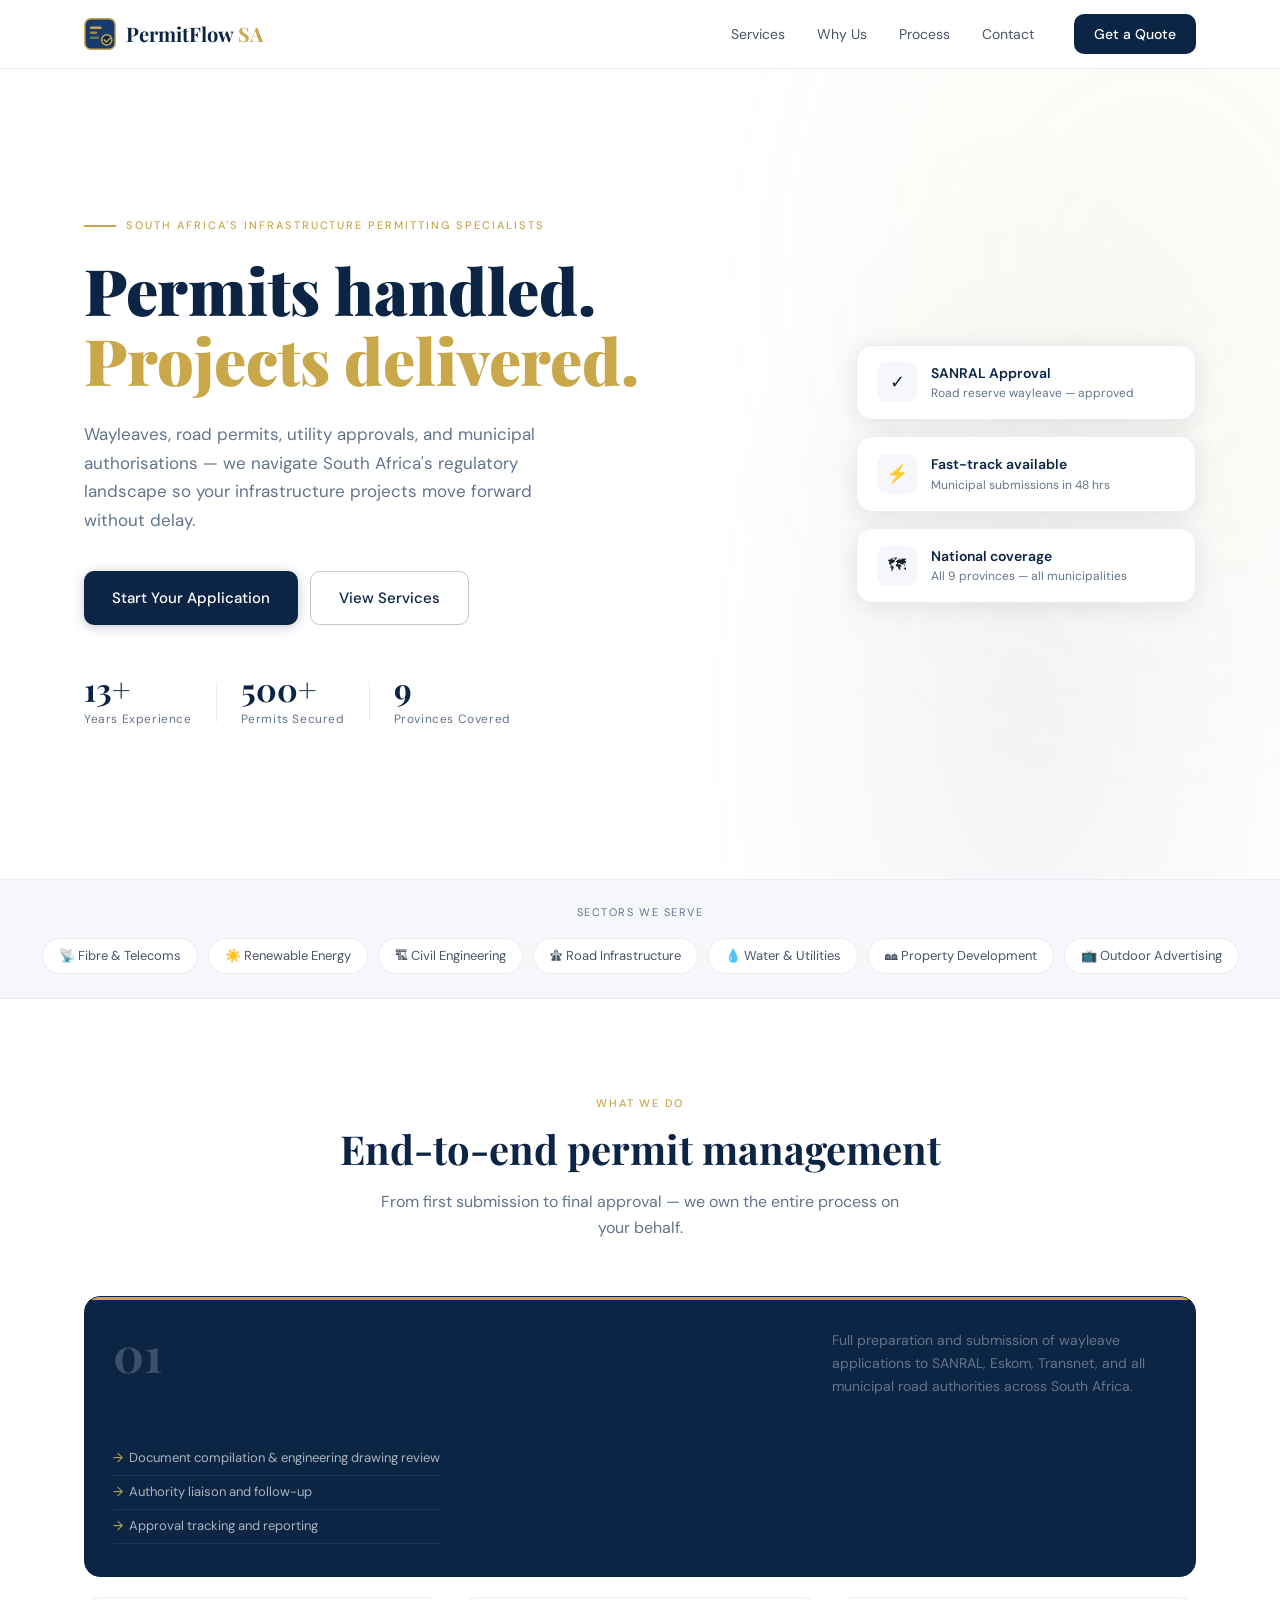
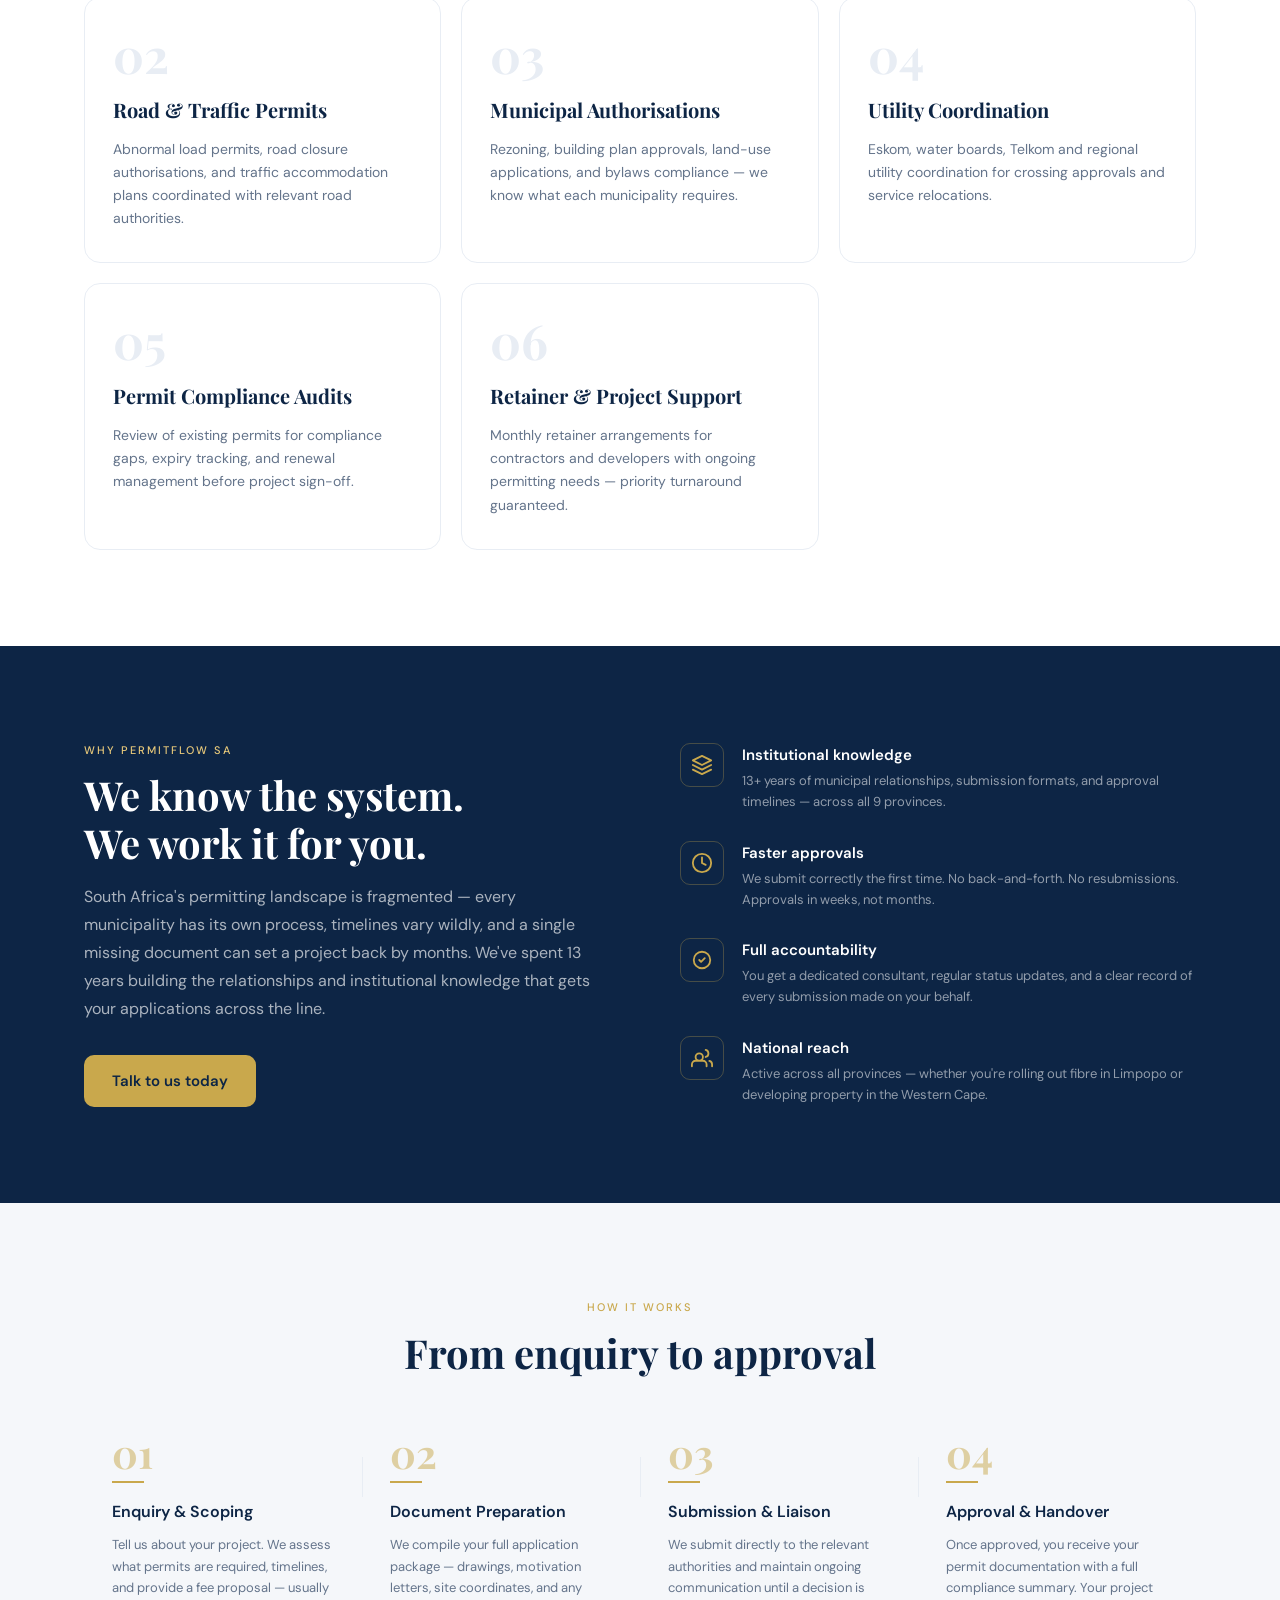
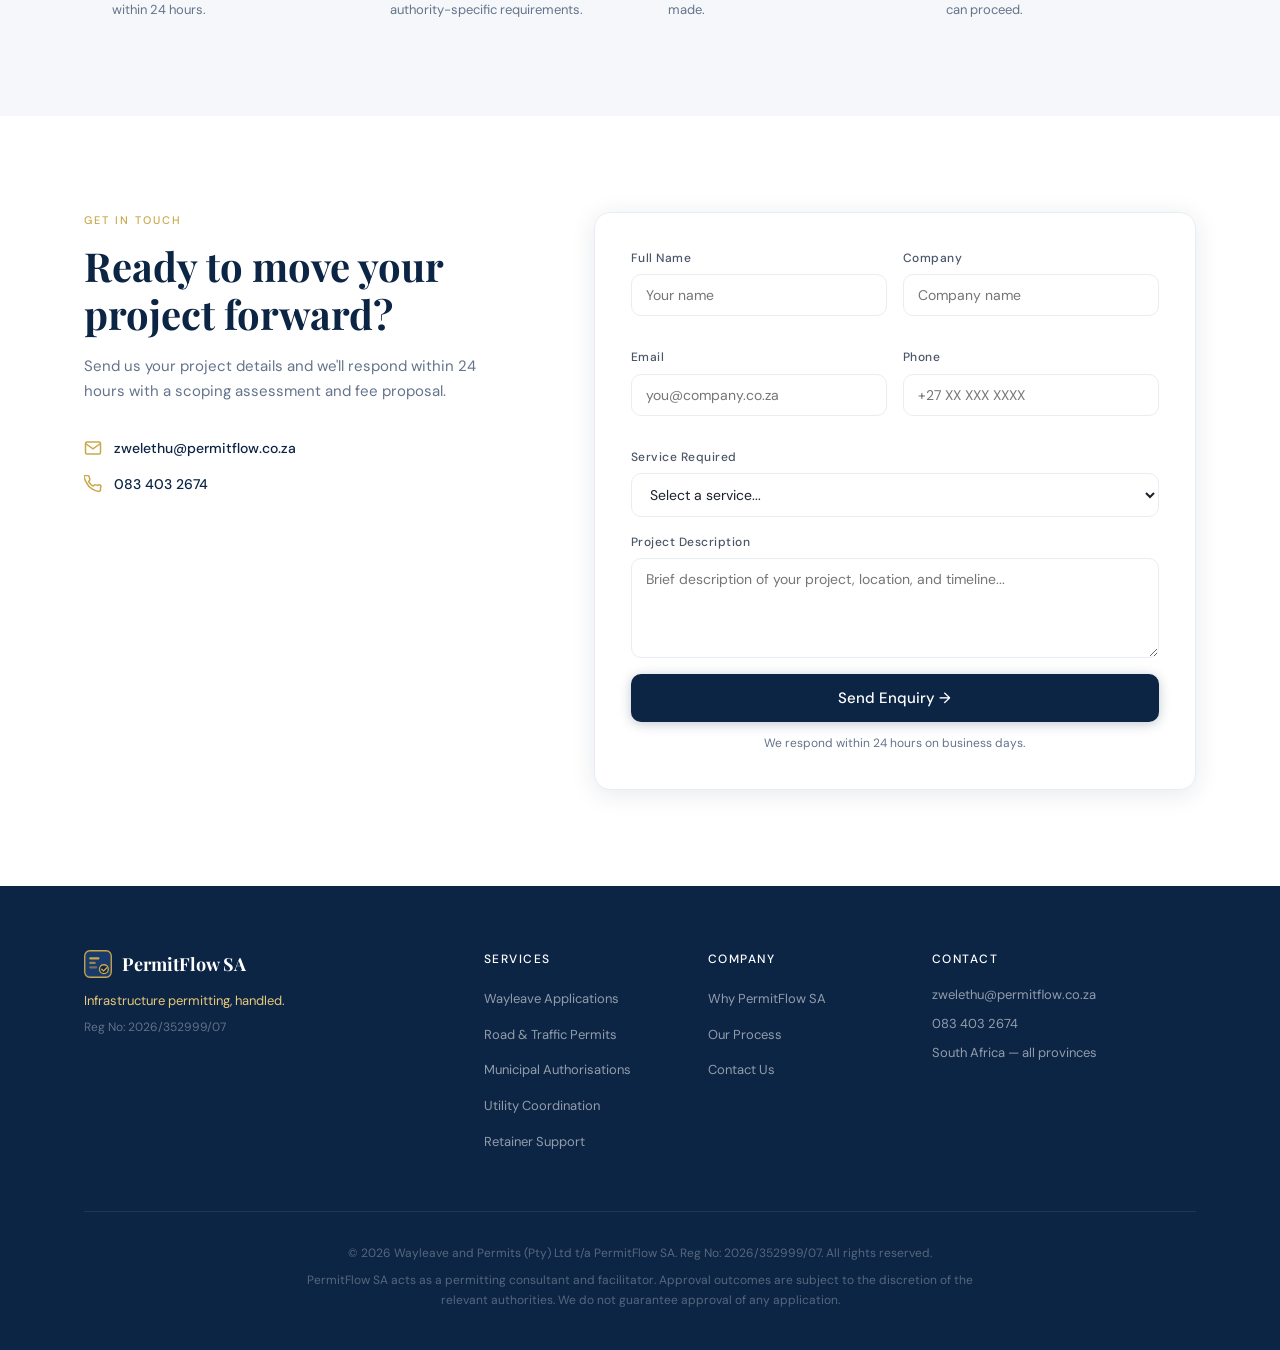
==== index.html @ 0ab55885 "Add files via upload" ====
<!DOCTYPE html>
<html lang="en">
<head>
  <meta charset="UTF-8" />
  <meta name="viewport" content="width=device-width, initial-scale=1.0" />
  <title>PermitFlow SA | Infrastructure Permitting Consultants</title>
  <meta name="description" content="South Africa's specialist wayleave and infrastructure permitting consultancy. 13+ years navigating SANRAL, municipalities, and utility approvals." />
  <meta name="keywords" content="wayleave, permits, South Africa, SANRAL, municipality, infrastructure, fibre, telecom, permitting consultant" />
  <meta property="og:title" content="PermitFlow SA" />
  <meta property="og:description" content="Infrastructure permitting made simple. Specialists in wayleave and permit management across South Africa." />
  <meta property="og:type" content="website" />
  <meta property="og:url" content="https://permitflow.co.za" />
  <link rel="icon" type="image/svg+xml" href="images/favicon.svg" />
  <link rel="preconnect" href="https://fonts.googleapis.com" />
  <link rel="preconnect" href="https://fonts.gstatic.com" crossorigin />
  <link href="https://fonts.googleapis.com/css2?family=Playfair+Display:wght@600;700;900&family=DM+Sans:wght@300;400;500&display=swap" rel="stylesheet" />
  <link rel="stylesheet" href="css/style.css" />
</head>
<body>

  <!-- ═══ NAVIGATION ═══ -->
  <header class="site-header" id="top">
    <nav class="nav-container">
      <a href="#top" class="nav-logo">
        <svg width="32" height="32" viewBox="0 0 38 38" fill="none" xmlns="http://www.w3.org/2000/svg">
          <rect x="1" y="1" width="36" height="36" rx="7" fill="#1A3A6B" stroke="#C9A84C" stroke-width="1.8"/>
          <rect x="7" y="10" width="14" height="3" rx="1.5" fill="#C9A84C"/>
          <rect x="7" y="16" width="9" height="3" rx="1.5" fill="#C9A84C" opacity=".7"/>
          <rect x="7" y="22" width="11" height="3" rx="1.5" fill="#C9A84C" opacity=".5"/>
          <circle cx="27" cy="26" r="6" fill="#0D2545" stroke="#C9A84C" stroke-width="1.8"/>
          <path d="M24 26l2.5 2.5 4.5-4.5" stroke="#C9A84C" stroke-width="1.8" stroke-linecap="round" stroke-linejoin="round"/>
        </svg>
        <span class="nav-logo-text">PermitFlow <span class="nav-logo-sa">SA</span></span>
      </a>
      <ul class="nav-links" id="navLinks">
        <li><a href="#services">Services</a></li>
        <li><a href="#why-us">Why Us</a></li>
        <li><a href="#process">Process</a></li>
        <li><a href="#contact">Contact</a></li>
      </ul>
      <a href="#contact" class="nav-cta">Get a Quote</a>
      <button class="hamburger" id="hamburger" aria-label="Toggle menu">
        <span></span><span></span><span></span>
      </button>
    </nav>
  </header>

  <!-- ═══ HERO ═══ -->
  <section class="hero">
    <div class="hero-bg-pattern"></div>
    <div class="hero-content">
      <p class="hero-eyebrow">South Africa's Infrastructure Permitting Specialists</p>
      <h1 class="hero-title">
        Permits handled.<br />
        <span class="hero-title-accent">Projects delivered.</span>
      </h1>
      <p class="hero-subtitle">
        Wayleaves, road permits, utility approvals, and municipal authorisations — we navigate South Africa's regulatory landscape so your infrastructure projects move forward without delay.
      </p>
      <div class="hero-actions">
        <a href="#contact" class="btn btn-primary">Start Your Application</a>
        <a href="#services" class="btn btn-ghost">View Services</a>
      </div>
      <div class="hero-stats">
        <div class="stat">
          <span class="stat-num">13+</span>
          <span class="stat-label">Years Experience</span>
        </div>
        <div class="stat-divider"></div>
        <div class="stat">
          <span class="stat-num">500+</span>
          <span class="stat-label">Permits Secured</span>
        </div>
        <div class="stat-divider"></div>
        <div class="stat">
          <span class="stat-num">9</span>
          <span class="stat-label">Provinces Covered</span>
        </div>
      </div>
    </div>
    <div class="hero-visual">
      <div class="hero-card hero-card-1">
        <div class="hc-icon">✓</div>
        <div class="hc-text">
          <strong>SANRAL Approval</strong>
          <span>Road reserve wayleave — approved</span>
        </div>
      </div>
      <div class="hero-card hero-card-2">
        <div class="hc-icon">⚡</div>
        <div class="hc-text">
          <strong>Fast-track available</strong>
          <span>Municipal submissions in 48 hrs</span>
        </div>
      </div>
      <div class="hero-card hero-card-3">
        <div class="hc-icon">🗺</div>
        <div class="hc-text">
          <strong>National coverage</strong>
          <span>All 9 provinces — all municipalities</span>
        </div>
      </div>
    </div>
  </section>

  <!-- ═══ TRUSTED BY / SECTOR STRIP ═══ -->
  <section class="sectors-strip">
    <p class="sectors-label">Sectors we serve</p>
    <div class="sectors-row">
      <div class="sector-tag">📡 Fibre &amp; Telecoms</div>
      <div class="sector-tag">☀️ Renewable Energy</div>
      <div class="sector-tag">🏗 Civil Engineering</div>
      <div class="sector-tag">🛣 Road Infrastructure</div>
      <div class="sector-tag">💧 Water &amp; Utilities</div>
      <div class="sector-tag">🏘 Property Development</div>
      <div class="sector-tag">📺 Outdoor Advertising</div>
    </div>
  </section>

  <!-- ═══ SERVICES ═══ -->
  <section class="services" id="services">
    <div class="container">
      <div class="section-header">
        <p class="section-eyebrow">What we do</p>
        <h2 class="section-title">End-to-end permit management</h2>
        <p class="section-sub">From first submission to final approval — we own the entire process on your behalf.</p>
      </div>
      <div class="services-grid">

        <div class="service-card service-card-featured">
          <div class="sc-num">01</div>
          <h3>Wayleave Applications</h3>
          <p>Full preparation and submission of wayleave applications to SANRAL, Eskom, Transnet, and all municipal road authorities across South Africa.</p>
          <ul class="sc-list">
            <li>Document compilation &amp; engineering drawing review</li>
            <li>Authority liaison and follow-up</li>
            <li>Approval tracking and reporting</li>
          </ul>
        </div>

        <div class="service-card">
          <div class="sc-num">02</div>
          <h3>Road &amp; Traffic Permits</h3>
          <p>Abnormal load permits, road closure authorisations, and traffic accommodation plans coordinated with relevant road authorities.</p>
        </div>

        <div class="service-card">
          <div class="sc-num">03</div>
          <h3>Municipal Authorisations</h3>
          <p>Rezoning, building plan approvals, land-use applications, and bylaws compliance — we know what each municipality requires.</p>
        </div>

        <div class="service-card">
          <div class="sc-num">04</div>
          <h3>Utility Coordination</h3>
          <p>Eskom, water boards, Telkom and regional utility coordination for crossing approvals and service relocations.</p>
        </div>

        <div class="service-card">
          <div class="sc-num">05</div>
          <h3>Permit Compliance Audits</h3>
          <p>Review of existing permits for compliance gaps, expiry tracking, and renewal management before project sign-off.</p>
        </div>

        <div class="service-card">
          <div class="sc-num">06</div>
          <h3>Retainer &amp; Project Support</h3>
          <p>Monthly retainer arrangements for contractors and developers with ongoing permitting needs — priority turnaround guaranteed.</p>
        </div>

      </div>
    </div>
  </section>

  <!-- ═══ WHY US ═══ -->
  <section class="why-us" id="why-us">
    <div class="container">
      <div class="why-inner">
        <div class="why-left">
          <p class="section-eyebrow light">Why PermitFlow SA</p>
          <h2 class="section-title light">We know the system.<br/>We work it for you.</h2>
          <p class="why-body">South Africa's permitting landscape is fragmented — every municipality has its own process, timelines vary wildly, and a single missing document can set a project back by months. We've spent 13 years building the relationships and institutional knowledge that gets your applications across the line.</p>
          <a href="#contact" class="btn btn-gold">Talk to us today</a>
        </div>
        <div class="why-right">
          <div class="why-point">
            <div class="wp-icon">
              <svg width="22" height="22" viewBox="0 0 24 24" fill="none"><path d="M12 2L2 7l10 5 10-5-10-5zM2 17l10 5 10-5M2 12l10 5 10-5" stroke="#C9A84C" stroke-width="2" stroke-linecap="round" stroke-linejoin="round"/></svg>
            </div>
            <div>
              <h4>Institutional knowledge</h4>
              <p>13+ years of municipal relationships, submission formats, and approval timelines — across all 9 provinces.</p>
            </div>
          </div>
          <div class="why-point">
            <div class="wp-icon">
              <svg width="22" height="22" viewBox="0 0 24 24" fill="none"><circle cx="12" cy="12" r="10" stroke="#C9A84C" stroke-width="2"/><path d="M12 6v6l4 2" stroke="#C9A84C" stroke-width="2" stroke-linecap="round"/></svg>
            </div>
            <div>
              <h4>Faster approvals</h4>
              <p>We submit correctly the first time. No back-and-forth. No resubmissions. Approvals in weeks, not months.</p>
            </div>
          </div>
          <div class="why-point">
            <div class="wp-icon">
              <svg width="22" height="22" viewBox="0 0 24 24" fill="none"><path d="M9 12l2 2 4-4m6 2a9 9 0 11-18 0 9 9 0 0118 0z" stroke="#C9A84C" stroke-width="2" stroke-linecap="round" stroke-linejoin="round"/></svg>
            </div>
            <div>
              <h4>Full accountability</h4>
              <p>You get a dedicated consultant, regular status updates, and a clear record of every submission made on your behalf.</p>
            </div>
          </div>
          <div class="why-point">
            <div class="wp-icon">
              <svg width="22" height="22" viewBox="0 0 24 24" fill="none"><path d="M17 21v-2a4 4 0 00-4-4H5a4 4 0 00-4 4v2M23 21v-2a4 4 0 00-3-3.87M16 3.13a4 4 0 010 7.75M9 7a4 4 0 110 8 4 4 0 010-8z" stroke="#C9A84C" stroke-width="2" stroke-linecap="round" stroke-linejoin="round"/></svg>
            </div>
            <div>
              <h4>National reach</h4>
              <p>Active across all provinces — whether you're rolling out fibre in Limpopo or developing property in the Western Cape.</p>
            </div>
          </div>
        </div>
      </div>
    </div>
  </section>

  <!-- ═══ PROCESS ═══ -->
  <section class="process" id="process">
    <div class="container">
      <div class="section-header">
        <p class="section-eyebrow">How it works</p>
        <h2 class="section-title">From enquiry to approval</h2>
      </div>
      <div class="process-steps">
        <div class="process-step">
          <div class="ps-num">01</div>
          <div class="ps-line"></div>
          <h4>Enquiry &amp; Scoping</h4>
          <p>Tell us about your project. We assess what permits are required, timelines, and provide a fee proposal — usually within 24 hours.</p>
        </div>
        <div class="process-step">
          <div class="ps-num">02</div>
          <div class="ps-line"></div>
          <h4>Document Preparation</h4>
          <p>We compile your full application package — drawings, motivation letters, site coordinates, and any authority-specific requirements.</p>
        </div>
        <div class="process-step">
          <div class="ps-num">03</div>
          <div class="ps-line"></div>
          <h4>Submission &amp; Liaison</h4>
          <p>We submit directly to the relevant authorities and maintain ongoing communication until a decision is made.</p>
        </div>
        <div class="process-step">
          <div class="ps-num">04</div>
          <div class="ps-line"></div>
          <h4>Approval &amp; Handover</h4>
          <p>Once approved, you receive your permit documentation with a full compliance summary. Your project can proceed.</p>
        </div>
      </div>
    </div>
  </section>

  <!-- ═══ CONTACT ═══ -->
  <section class="contact" id="contact">
    <div class="container">
      <div class="contact-inner">
        <div class="contact-left">
          <p class="section-eyebrow">Get in touch</p>
          <h2 class="section-title">Ready to move your project forward?</h2>
          <p class="contact-body">Send us your project details and we'll respond within 24 hours with a scoping assessment and fee proposal.</p>
          <div class="contact-details">
            <a href="mailto:zwelethu@permitflow.co.za" class="contact-detail">
              <svg width="18" height="18" viewBox="0 0 24 24" fill="none"><path d="M4 4h16c1.1 0 2 .9 2 2v12c0 1.1-.9 2-2 2H4c-1.1 0-2-.9-2-2V6c0-1.1.9-2 2-2z" stroke="#C9A84C" stroke-width="2"/><polyline points="22,6 12,13 2,6" stroke="#C9A84C" stroke-width="2"/></svg>
              zwelethu@permitflow.co.za
            </a>
            <a href="tel:+27834032674" class="contact-detail">
              <svg width="18" height="18" viewBox="0 0 24 24" fill="none"><path d="M22 16.92v3a2 2 0 01-2.18 2 19.79 19.79 0 01-8.63-3.07A19.5 19.5 0 013.07 9.8a19.79 19.79 0 01-3.07-8.68A2 2 0 012 .82h3a2 2 0 012 1.72c.127.96.361 1.903.7 2.81a2 2 0 01-.45 2.11L6.09 8.91a16 16 0 006 6l1.27-1.27a2 2 0 012.11-.45c.907.339 1.85.573 2.81.7A2 2 0 0122 16.92z" stroke="#C9A84C" stroke-width="2"/></svg>
              083 403 2674
            </a>
          </div>
        </div>
        <div class="contact-right">
          <form class="contact-form" action="https://formspree.io/f/zwelethu@permitflow.co.za" method="POST">
            <div class="form-row">
              <div class="form-group">
                <label for="name">Full Name</label>
                <input type="text" id="name" name="name" placeholder="Your name" required />
              </div>
              <div class="form-group">
                <label for="company">Company</label>
                <input type="text" id="company" name="company" placeholder="Company name" />
              </div>
            </div>
            <div class="form-row">
              <div class="form-group">
                <label for="email">Email</label>
                <input type="email" id="email" name="email" placeholder="you@company.co.za" required />
              </div>
              <div class="form-group">
                <label for="phone">Phone</label>
                <input type="tel" id="phone" name="phone" placeholder="+27 XX XXX XXXX" />
              </div>
            </div>
            <div class="form-group">
              <label for="service">Service Required</label>
              <select id="service" name="service">
                <option value="">Select a service...</option>
                <option>Wayleave Application</option>
                <option>Road &amp; Traffic Permit</option>
                <option>Municipal Authorisation</option>
                <option>Utility Coordination</option>
                <option>Compliance Audit</option>
                <option>Retainer / Project Support</option>
                <option>Other / Not Sure</option>
              </select>
            </div>
            <div class="form-group">
              <label for="message">Project Description</label>
              <textarea id="message" name="message" rows="4" placeholder="Brief description of your project, location, and timeline..." required></textarea>
            </div>
            <button type="submit" class="btn btn-primary btn-full">Send Enquiry →</button>
            <p class="form-note">We respond within 24 hours on business days.</p>
          </form>
        </div>
      </div>
    </div>
  </section>

  <!-- ═══ FOOTER ═══ -->
  <footer class="site-footer">
    <div class="container">
      <div class="footer-top">
        <div class="footer-brand">
          <div class="footer-logo">
            <svg width="28" height="28" viewBox="0 0 38 38" fill="none">
              <rect x="1" y="1" width="36" height="36" rx="7" fill="#1A3A6B" stroke="#C9A84C" stroke-width="1.8"/>
              <rect x="7" y="10" width="14" height="3" rx="1.5" fill="#C9A84C"/>
              <rect x="7" y="16" width="9" height="3" rx="1.5" fill="#C9A84C" opacity=".7"/>
              <rect x="7" y="22" width="11" height="3" rx="1.5" fill="#C9A84C" opacity=".5"/>
              <circle cx="27" cy="26" r="6" fill="#0D2545" stroke="#C9A84C" stroke-width="1.8"/>
              <path d="M24 26l2.5 2.5 4.5-4.5" stroke="#C9A84C" stroke-width="1.8" stroke-linecap="round" stroke-linejoin="round"/>
            </svg>
            <span>PermitFlow SA</span>
          </div>
          <p class="footer-tagline">Infrastructure permitting, handled.</p>
          <p class="footer-reg">Reg No: 2026/352999/07</p>
        </div>
        <div class="footer-links">
          <h5>Services</h5>
          <ul>
            <li><a href="#services">Wayleave Applications</a></li>
            <li><a href="#services">Road &amp; Traffic Permits</a></li>
            <li><a href="#services">Municipal Authorisations</a></li>
            <li><a href="#services">Utility Coordination</a></li>
            <li><a href="#services">Retainer Support</a></li>
          </ul>
        </div>
        <div class="footer-links">
          <h5>Company</h5>
          <ul>
            <li><a href="#why-us">Why PermitFlow SA</a></li>
            <li><a href="#process">Our Process</a></li>
            <li><a href="#contact">Contact Us</a></li>
          </ul>
        </div>
        <div class="footer-contact">
          <h5>Contact</h5>
          <a href="mailto:zwelethu@permitflow.co.za">zwelethu@permitflow.co.za</a>
          <a href="tel:+27834032674">083 403 2674</a>
          <p>South Africa — all provinces</p>
        </div>
      </div>
      <div class="footer-bottom">
        <p>© 2026 Wayleave and Permits (Pty) Ltd t/a PermitFlow SA. Reg No: 2026/352999/07. All rights reserved.</p>
        <p class="footer-disclaimer">PermitFlow SA acts as a permitting consultant and facilitator. Approval outcomes are subject to the discretion of the relevant authorities. We do not guarantee approval of any application.</p>
      </div>
    </div>
  </footer>

  <script src="js/main.js"></script>
</body>
</html>
---- css/style.css ----
/* ═══════════════════════════════════════
   PERMITFLOW SA — Main Stylesheet
   ═══════════════════════════════════════ */

:root {
  --navy:       #0D2545;
  --navy-mid:   #1A3A6B;
  --gold:       #C9A84C;
  --gold-light: #E8C97A;
  --slate:      #4A5568;
  --light:      #F5F7FA;
  --mid:        #E8EDF4;
  --white:      #ffffff;
  --text:       #1a202c;
  --text-muted: #64748b;
  --radius:     10px;
  --radius-lg:  16px;
  --shadow:     0 4px 24px rgba(13,37,69,0.10);
  --shadow-lg:  0 12px 48px rgba(13,37,69,0.16);
  --font-serif: 'Playfair Display', Georgia, serif;
  --font-sans:  'DM Sans', 'Trebuchet MS', sans-serif;
  --transition: 0.25s cubic-bezier(.4,0,.2,1);
}

*, *::before, *::after { box-sizing: border-box; margin: 0; padding: 0; }

html { scroll-behavior: smooth; font-size: 16px; }

body {
  font-family: var(--font-sans);
  color: var(--text);
  background: var(--white);
  line-height: 1.6;
  overflow-x: hidden;
}

img { max-width: 100%; display: block; }
a { text-decoration: none; color: inherit; }
ul { list-style: none; }

.container {
  max-width: 1160px;
  margin: 0 auto;
  padding: 0 24px;
}

/* ─── BUTTONS ─── */
.btn {
  display: inline-flex;
  align-items: center;
  gap: 8px;
  padding: 14px 28px;
  border-radius: var(--radius);
  font-family: var(--font-sans);
  font-size: 15px;
  font-weight: 500;
  cursor: pointer;
  border: none;
  transition: all var(--transition);
  white-space: nowrap;
}

.btn-primary {
  background: var(--navy);
  color: var(--white);
  box-shadow: 0 2px 12px rgba(13,37,69,0.25);
}
.btn-primary:hover { background: var(--navy-mid); transform: translateY(-2px); box-shadow: 0 6px 20px rgba(13,37,69,0.3); }

.btn-ghost {
  background: transparent;
  color: var(--navy);
  border: 1.5px solid rgba(13,37,69,0.25);
}
.btn-ghost:hover { border-color: var(--navy); background: rgba(13,37,69,0.04); }

.btn-gold {
  background: var(--gold);
  color: var(--navy);
  font-weight: 600;
}
.btn-gold:hover { background: var(--gold-light); transform: translateY(-2px); }

.btn-full { width: 100%; justify-content: center; }

/* ─── SECTION HEADERS ─── */
.section-eyebrow {
  font-size: 11px;
  font-weight: 500;
  letter-spacing: 0.18em;
  text-transform: uppercase;
  color: var(--gold);
  margin-bottom: 12px;
}
.section-eyebrow.light { color: var(--gold-light); }
.section-title {
  font-family: var(--font-serif);
  font-size: clamp(28px, 4vw, 40px);
  font-weight: 700;
  color: var(--navy);
  line-height: 1.2;
  margin-bottom: 16px;
}
.section-title.light { color: var(--white); }
.section-sub { color: var(--text-muted); font-size: 16px; max-width: 520px; }
.section-header { text-align: center; margin-bottom: 56px; }
.section-header .section-sub { margin: 0 auto; }

/* ═══ NAVIGATION ═══ */
.site-header {
  position: sticky;
  top: 0;
  z-index: 100;
  background: rgba(255,255,255,0.95);
  backdrop-filter: blur(12px);
  border-bottom: 1px solid rgba(13,37,69,0.08);
}

.nav-container {
  max-width: 1160px;
  margin: 0 auto;
  padding: 0 24px;
  height: 68px;
  display: flex;
  align-items: center;
  gap: 40px;
}

.nav-logo {
  display: flex;
  align-items: center;
  gap: 10px;
  flex-shrink: 0;
}

.nav-logo-text {
  font-family: var(--font-serif);
  font-size: 20px;
  font-weight: 700;
  color: var(--navy);
}
.nav-logo-sa {
  color: var(--gold);
}

.nav-links {
  display: flex;
  align-items: center;
  gap: 32px;
  margin-left: auto;
}

.nav-links a {
  font-size: 14px;
  font-weight: 400;
  color: var(--slate);
  transition: color var(--transition);
}
.nav-links a:hover { color: var(--navy); }

.nav-cta {
  display: inline-flex;
  align-items: center;
  padding: 9px 20px;
  background: var(--navy);
  color: var(--white);
  border-radius: var(--radius);
  font-size: 14px;
  font-weight: 500;
  transition: all var(--transition);
  flex-shrink: 0;
}
.nav-cta:hover { background: var(--navy-mid); }

.hamburger {
  display: none;
  flex-direction: column;
  gap: 5px;
  cursor: pointer;
  background: none;
  border: none;
  padding: 4px;
  margin-left: auto;
}
.hamburger span {
  display: block;
  width: 24px;
  height: 2px;
  background: var(--navy);
  border-radius: 2px;
  transition: all var(--transition);
}

/* ═══ HERO ═══ */
.hero {
  min-height: 90vh;
  display: flex;
  align-items: center;
  gap: 64px;
  padding: 80px 24px;
  max-width: 1160px;
  margin: 0 auto;
  position: relative;
}

.hero-bg-pattern {
  position: fixed;
  top: 0; right: 0;
  width: 50vw; height: 100vh;
  background: radial-gradient(ellipse at 80% 30%, rgba(201,168,76,0.06) 0%, transparent 65%),
              radial-gradient(ellipse at 60% 80%, rgba(13,37,69,0.05) 0%, transparent 60%);
  pointer-events: none;
  z-index: -1;
}

.hero-content { flex: 1; min-width: 0; }

.hero-eyebrow {
  font-size: 11px;
  font-weight: 500;
  letter-spacing: 0.18em;
  text-transform: uppercase;
  color: var(--gold);
  margin-bottom: 20px;
  display: flex;
  align-items: center;
  gap: 10px;
}
.hero-eyebrow::before {
  content: '';
  display: block;
  width: 32px;
  height: 1.5px;
  background: var(--gold);
}

.hero-title {
  font-family: var(--font-serif);
  font-size: clamp(40px, 6vw, 64px);
  font-weight: 900;
  color: var(--navy);
  line-height: 1.1;
  margin-bottom: 24px;
}
.hero-title-accent { color: var(--gold); }

.hero-subtitle {
  font-size: 17px;
  color: var(--text-muted);
  line-height: 1.7;
  max-width: 480px;
  margin-bottom: 36px;
}

.hero-actions {
  display: flex;
  gap: 12px;
  flex-wrap: wrap;
  margin-bottom: 48px;
}

.hero-stats {
  display: flex;
  align-items: center;
  gap: 24px;
}
.stat { text-align: left; }
.stat-num {
  display: block;
  font-family: var(--font-serif);
  font-size: 32px;
  font-weight: 700;
  color: var(--navy);
  line-height: 1;
}
.stat-label {
  font-size: 12px;
  color: var(--text-muted);
  letter-spacing: 0.05em;
}
.stat-divider {
  width: 1px;
  height: 40px;
  background: var(--mid);
}

/* Hero Visual Cards */
.hero-visual {
  flex: 0 0 340px;
  position: relative;
  height: 360px;
  display: flex;
  flex-direction: column;
  gap: 16px;
  justify-content: center;
}

.hero-card {
  background: var(--white);
  border: 1px solid var(--mid);
  border-radius: var(--radius-lg);
  padding: 16px 20px;
  display: flex;
  align-items: center;
  gap: 14px;
  box-shadow: var(--shadow);
  animation: floatCard 6s ease-in-out infinite;
}
.hero-card-1 { animation-delay: 0s; }
.hero-card-2 { animation-delay: 2s; }
.hero-card-3 { animation-delay: 4s; }

@keyframes floatCard {
  0%, 100% { transform: translateY(0); }
  50%       { transform: translateY(-6px); }
}

.hc-icon {
  width: 40px; height: 40px;
  border-radius: 10px;
  background: var(--light);
  display: flex;
  align-items: center;
  justify-content: center;
  font-size: 18px;
  flex-shrink: 0;
}

.hc-text { display: flex; flex-direction: column; }
.hc-text strong { font-size: 14px; color: var(--navy); font-weight: 600; }
.hc-text span   { font-size: 12px; color: var(--text-muted); }

/* ═══ SECTORS STRIP ═══ */
.sectors-strip {
  background: var(--light);
  border-top: 1px solid var(--mid);
  border-bottom: 1px solid var(--mid);
  padding: 24px;
  text-align: center;
}
.sectors-label {
  font-size: 11px;
  letter-spacing: 0.14em;
  text-transform: uppercase;
  color: var(--text-muted);
  margin-bottom: 16px;
}
.sectors-row {
  display: flex;
  flex-wrap: wrap;
  justify-content: center;
  gap: 10px;
}
.sector-tag {
  padding: 7px 16px;
  border-radius: 999px;
  background: var(--white);
  border: 1px solid var(--mid);
  font-size: 13px;
  color: var(--slate);
  font-weight: 400;
}

/* ═══ SERVICES ═══ */
.services { padding: 96px 0; }

.services-grid {
  display: grid;
  grid-template-columns: repeat(3, 1fr);
  gap: 20px;
}

.service-card {
  background: var(--white);
  border: 1px solid var(--mid);
  border-radius: var(--radius-lg);
  padding: 32px 28px;
  transition: all var(--transition);
  position: relative;
  overflow: hidden;
}
.service-card::before {
  content: '';
  position: absolute;
  top: 0; left: 0; right: 0;
  height: 3px;
  background: transparent;
  transition: background var(--transition);
}
.service-card:hover { box-shadow: var(--shadow-lg); transform: translateY(-3px); }
.service-card:hover::before { background: var(--gold); }

.service-card-featured {
  grid-column: span 3;
  background: var(--navy);
  border-color: var(--navy);
  display: grid;
  grid-template-columns: auto 1fr 1fr;
  gap: 28px;
  align-items: start;
}
.service-card-featured::before { background: var(--gold); }
.service-card-featured h3 { color: var(--white); }
.service-card-featured p  { color: rgba(255,255,255,0.7); }
.service-card-featured .sc-num { color: rgba(255,255,255,0.2); }

.sc-num {
  font-family: var(--font-serif);
  font-size: 48px;
  font-weight: 700;
  color: var(--mid);
  line-height: 1;
  margin-bottom: 16px;
}
.service-card h3 { font-family: var(--font-serif); font-size: 20px; color: var(--navy); margin-bottom: 12px; }
.service-card p  { font-size: 14px; color: var(--text-muted); line-height: 1.65; }

.sc-list {
  list-style: none;
  margin-top: 16px;
}
.sc-list li {
  font-size: 13px;
  color: rgba(255,255,255,0.65);
  padding: 6px 0;
  border-bottom: 1px solid rgba(255,255,255,0.08);
  padding-left: 16px;
  position: relative;
}
.sc-list li::before {
  content: '→';
  position: absolute;
  left: 0;
  color: var(--gold);
}

/* ═══ WHY US ═══ */
.why-us {
  background: var(--navy);
  padding: 96px 0;
}
.why-inner {
  display: grid;
  grid-template-columns: 1fr 1fr;
  gap: 80px;
  align-items: center;
}
.why-body {
  color: rgba(255,255,255,0.65);
  font-size: 16px;
  line-height: 1.75;
  margin-bottom: 32px;
}
.why-right {
  display: flex;
  flex-direction: column;
  gap: 28px;
}
.why-point {
  display: flex;
  gap: 18px;
  align-items: flex-start;
}
.wp-icon {
  width: 44px; height: 44px;
  border-radius: 10px;
  border: 1px solid rgba(201,168,76,0.3);
  display: flex;
  align-items: center;
  justify-content: center;
  flex-shrink: 0;
}
.why-point h4 {
  font-size: 15px;
  font-weight: 600;
  color: var(--white);
  margin-bottom: 4px;
}
.why-point p {
  font-size: 13px;
  color: rgba(255,255,255,0.55);
  line-height: 1.6;
}

/* ═══ PROCESS ═══ */
.process { padding: 96px 0; background: var(--light); }
.process-steps {
  display: grid;
  grid-template-columns: repeat(4, 1fr);
  gap: 0;
  position: relative;
}
.process-step {
  padding: 0 28px;
  position: relative;
}
.process-step:not(:last-child)::after {
  content: '';
  position: absolute;
  top: 24px;
  right: -1px;
  width: 1px;
  height: 40px;
  background: var(--mid);
}

.ps-num {
  font-family: var(--font-serif);
  font-size: 40px;
  font-weight: 700;
  color: var(--gold);
  opacity: 0.5;
  line-height: 1;
  margin-bottom: 8px;
}
.ps-line {
  width: 32px;
  height: 2px;
  background: var(--gold);
  margin-bottom: 16px;
}
.process-step h4 {
  font-size: 16px;
  font-weight: 600;
  color: var(--navy);
  margin-bottom: 10px;
}
.process-step p {
  font-size: 13px;
  color: var(--text-muted);
  line-height: 1.65;
}

/* ═══ CONTACT ═══ */
.contact { padding: 96px 0; }
.contact-inner {
  display: grid;
  grid-template-columns: 1fr 1.4fr;
  gap: 80px;
  align-items: start;
}
.contact-body {
  color: var(--text-muted);
  font-size: 15px;
  line-height: 1.7;
  margin-bottom: 32px;
}
.contact-details { display: flex; flex-direction: column; gap: 14px; }
.contact-detail {
  display: flex;
  align-items: center;
  gap: 12px;
  font-size: 14px;
  color: var(--navy);
  font-weight: 500;
  transition: color var(--transition);
}
.contact-detail:hover { color: var(--gold); }

/* Form */
.contact-form {
  background: var(--white);
  border: 1px solid var(--mid);
  border-radius: var(--radius-lg);
  padding: 36px;
  box-shadow: var(--shadow);
}
.form-row {
  display: grid;
  grid-template-columns: 1fr 1fr;
  gap: 16px;
  margin-bottom: 16px;
}
.form-group {
  display: flex;
  flex-direction: column;
  gap: 6px;
  margin-bottom: 16px;
}
.form-group:last-child { margin-bottom: 0; }
.form-group label {
  font-size: 12px;
  font-weight: 500;
  color: var(--slate);
  letter-spacing: 0.04em;
}
.form-group input,
.form-group select,
.form-group textarea {
  padding: 11px 14px;
  border: 1px solid var(--mid);
  border-radius: var(--radius);
  font-family: var(--font-sans);
  font-size: 14px;
  color: var(--text);
  background: var(--white);
  transition: border-color var(--transition);
  outline: none;
  width: 100%;
}
.form-group input:focus,
.form-group select:focus,
.form-group textarea:focus { border-color: var(--navy); box-shadow: 0 0 0 3px rgba(13,37,69,0.06); }
.form-group textarea { resize: vertical; min-height: 100px; }
.form-note { text-align: center; font-size: 12px; color: var(--text-muted); margin-top: 12px; }

/* ═══ FOOTER ═══ */
.site-footer {
  background: var(--navy);
  color: rgba(255,255,255,0.65);
  padding: 64px 0 32px;
}
.footer-top {
  display: grid;
  grid-template-columns: 2fr 1fr 1fr 1.5fr;
  gap: 48px;
  padding-bottom: 48px;
  border-bottom: 1px solid rgba(255,255,255,0.08);
  margin-bottom: 32px;
}
.footer-logo {
  display: flex;
  align-items: center;
  gap: 10px;
  margin-bottom: 12px;
}
.footer-logo span {
  font-family: var(--font-serif);
  font-size: 18px;
  font-weight: 700;
  color: var(--white);
}
.footer-tagline { font-size: 13px; color: var(--gold-light); margin-bottom: 6px; }
.footer-reg { font-size: 12px; color: rgba(255,255,255,0.35); }
.footer-links h5,
.footer-contact h5 {
  font-size: 12px;
  font-weight: 500;
  letter-spacing: 0.12em;
  text-transform: uppercase;
  color: var(--white);
  margin-bottom: 16px;
}
.footer-links li { margin-bottom: 10px; }
.footer-links a { font-size: 13px; color: rgba(255,255,255,0.55); transition: color var(--transition); }
.footer-links a:hover { color: var(--gold-light); }
.footer-contact a,
.footer-contact p { display: block; font-size: 13px; color: rgba(255,255,255,0.55); margin-bottom: 8px; transition: color var(--transition); }
.footer-contact a:hover { color: var(--gold-light); }
.footer-bottom { text-align: center; }
.footer-bottom p { font-size: 12px; color: rgba(255,255,255,0.3); margin-bottom: 8px; line-height: 1.6; }
.footer-disclaimer { font-size: 11px; color: rgba(255,255,255,0.2); max-width: 680px; margin: 0 auto; }

/* ═══ RESPONSIVE ═══ */
@media (max-width: 1024px) {
  .services-grid { grid-template-columns: repeat(2, 1fr); }
  .service-card-featured { grid-column: span 2; grid-template-columns: auto 1fr; }
  .service-card-featured .sc-list { grid-column: span 2; }
  .why-inner { gap: 48px; }
  .footer-top { grid-template-columns: 1fr 1fr; gap: 32px; }
}

@media (max-width: 768px) {
  .nav-links, .nav-cta { display: none; }
  .hamburger { display: flex; }

  .nav-links.open {
    display: flex;
    flex-direction: column;
    position: absolute;
    top: 68px; left: 0; right: 0;
    background: var(--white);
    border-bottom: 1px solid var(--mid);
    padding: 16px 24px 24px;
    gap: 16px;
    box-shadow: var(--shadow);
  }

  .hero {
    flex-direction: column;
    padding: 48px 24px;
    min-height: auto;
  }
  .hero-visual { display: none; }

  .services-grid { grid-template-columns: 1fr; }
  .service-card-featured { grid-column: span 1; grid-template-columns: 1fr; }

  .why-inner { grid-template-columns: 1fr; gap: 40px; }

  .process-steps { grid-template-columns: 1fr 1fr; gap: 32px; }
  .process-step::after { display: none; }

  .contact-inner { grid-template-columns: 1fr; gap: 40px; }
  .form-row { grid-template-columns: 1fr; }

  .footer-top { grid-template-columns: 1fr 1fr; }

  .hero-stats { gap: 16px; }
  .stat-num { font-size: 26px; }
}

@media (max-width: 480px) {
  .process-steps { grid-template-columns: 1fr; }
  .footer-top { grid-template-columns: 1fr; }
  .sectors-row { gap: 8px; }
  .sector-tag { font-size: 12px; padding: 6px 12px; }
  .contact-form { padding: 24px; }
}
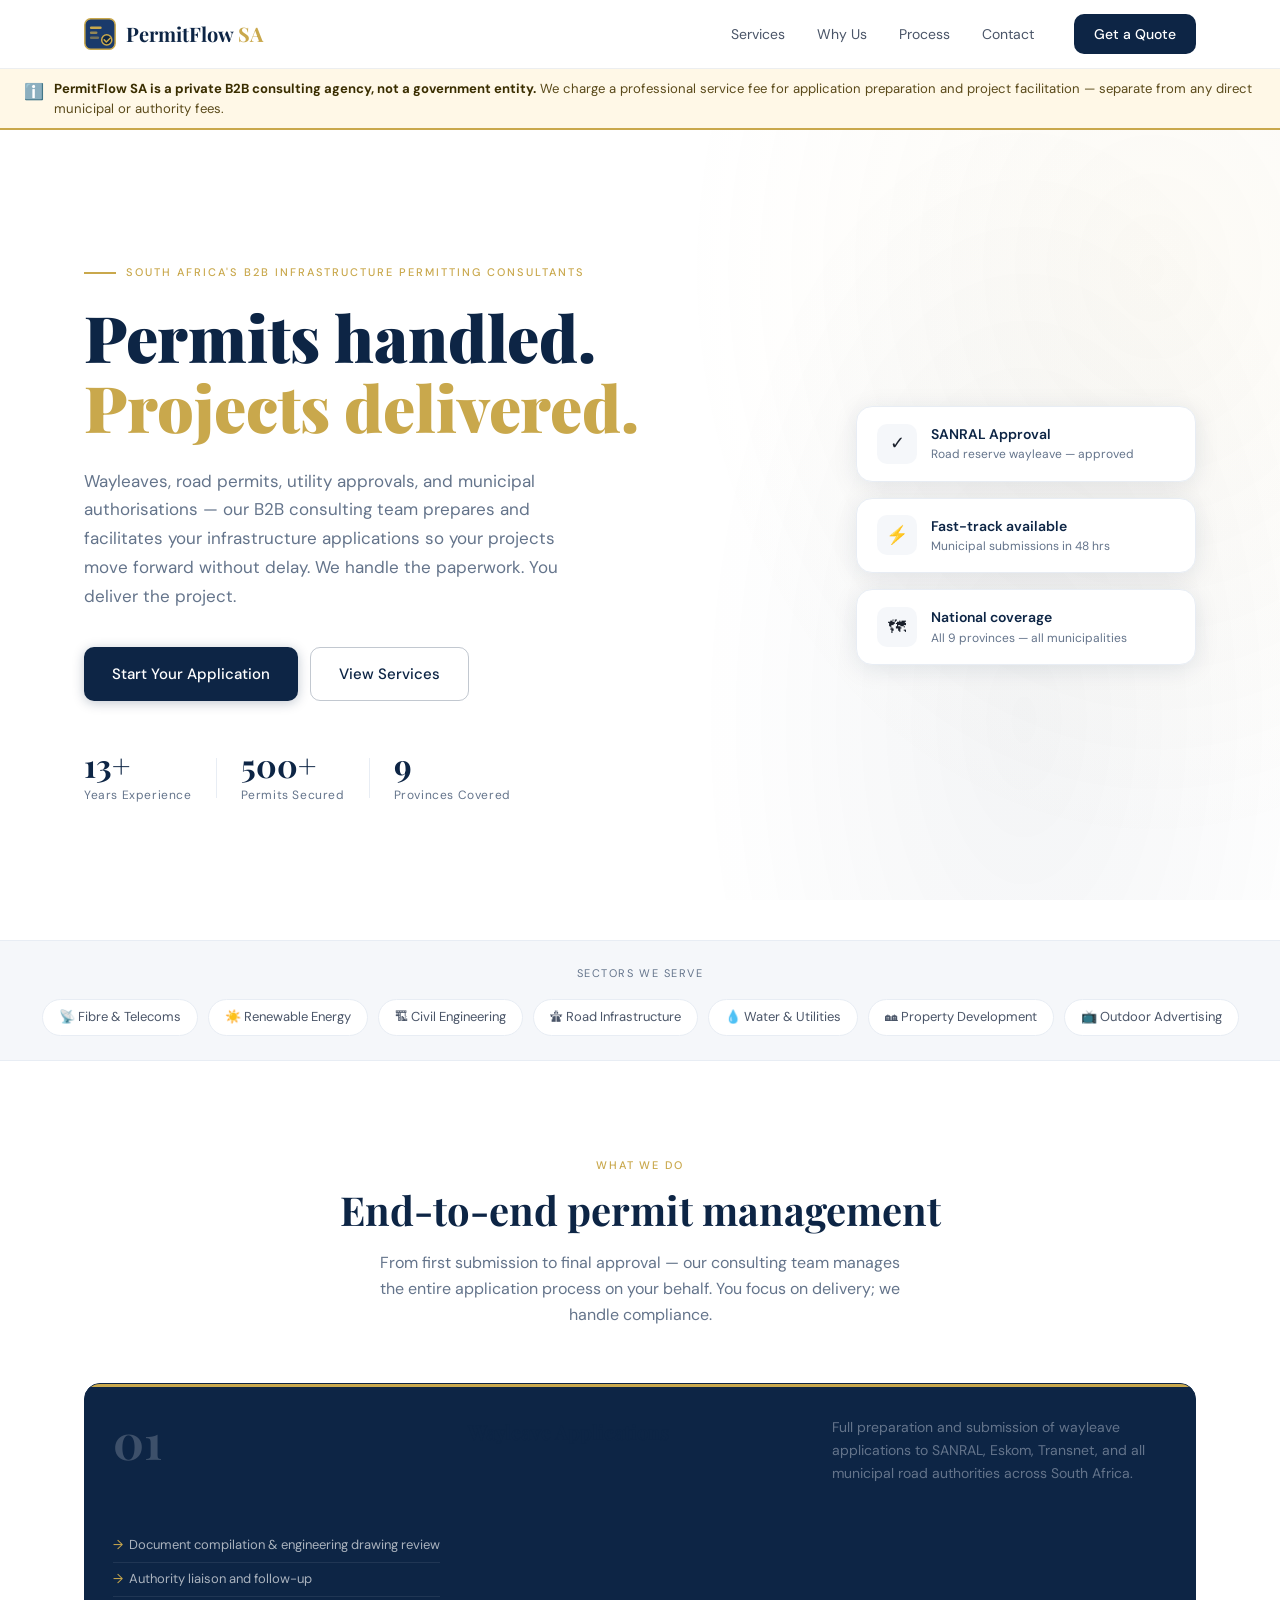
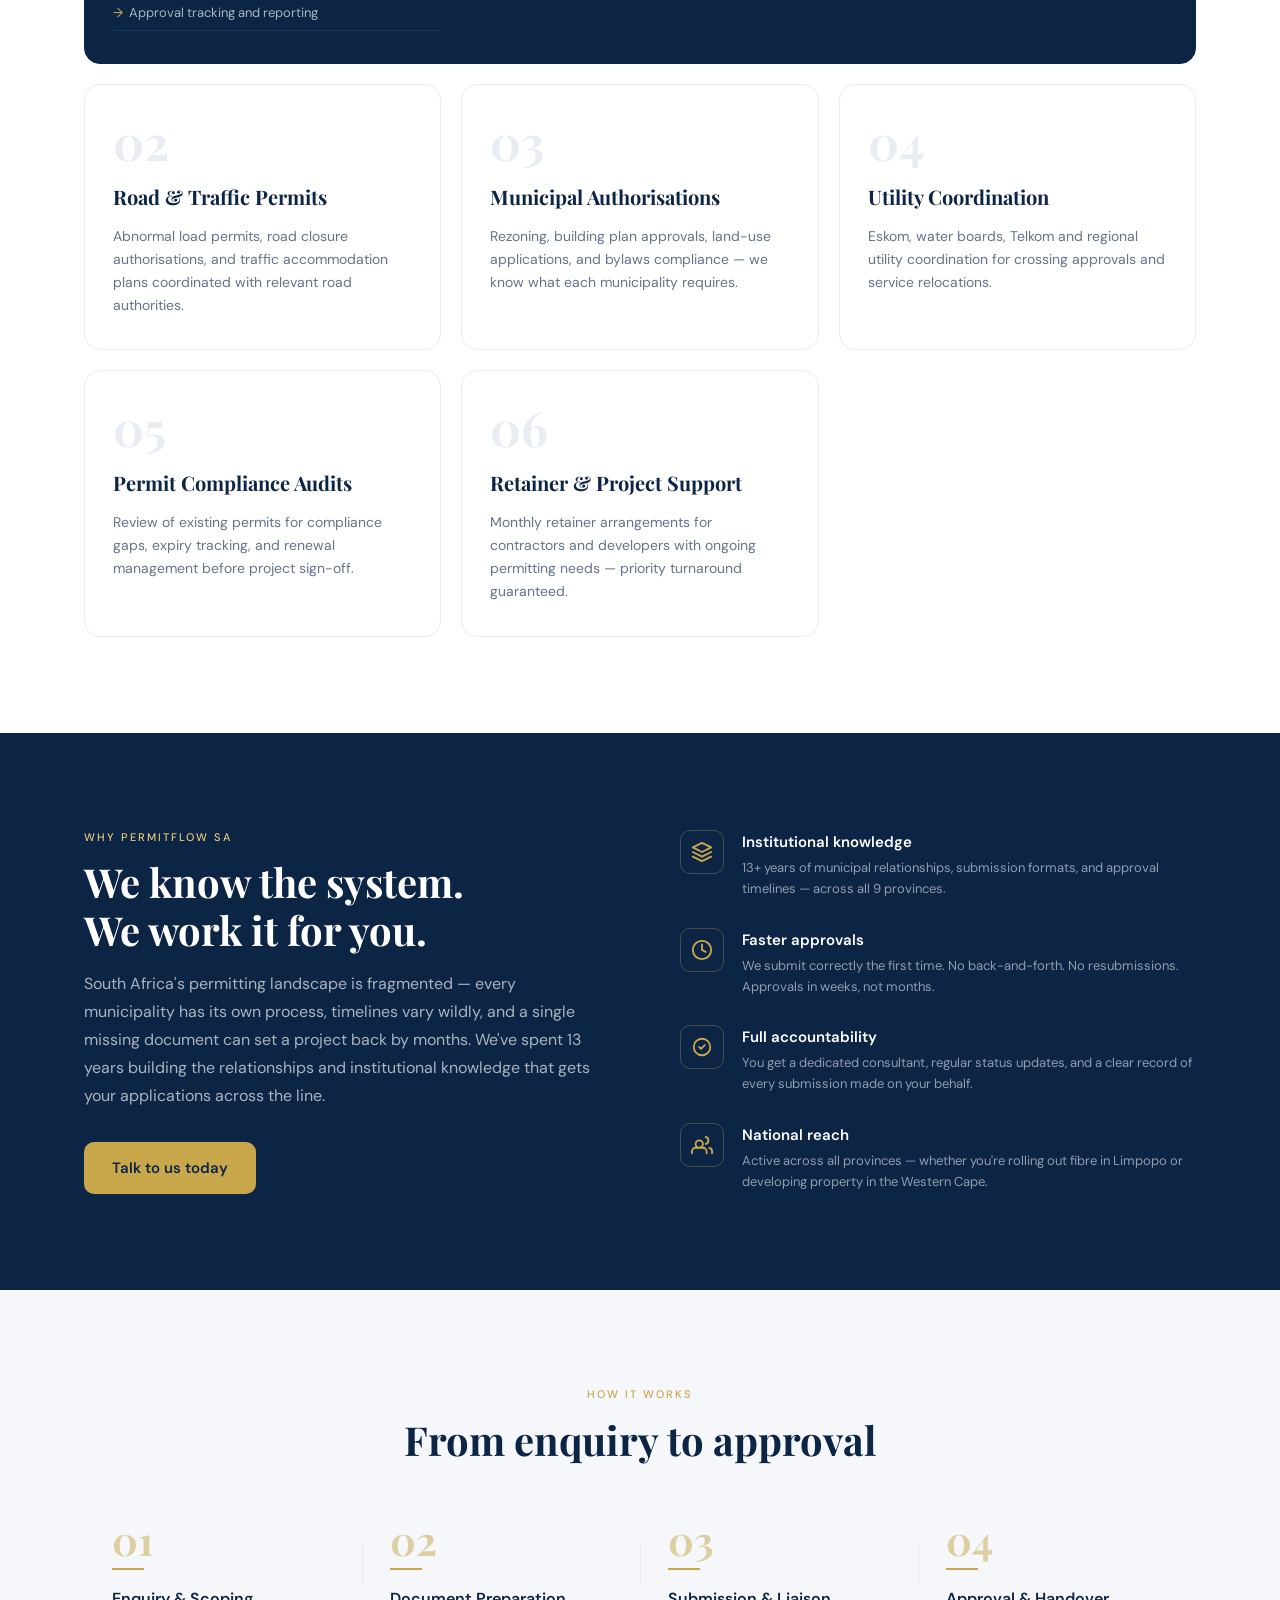
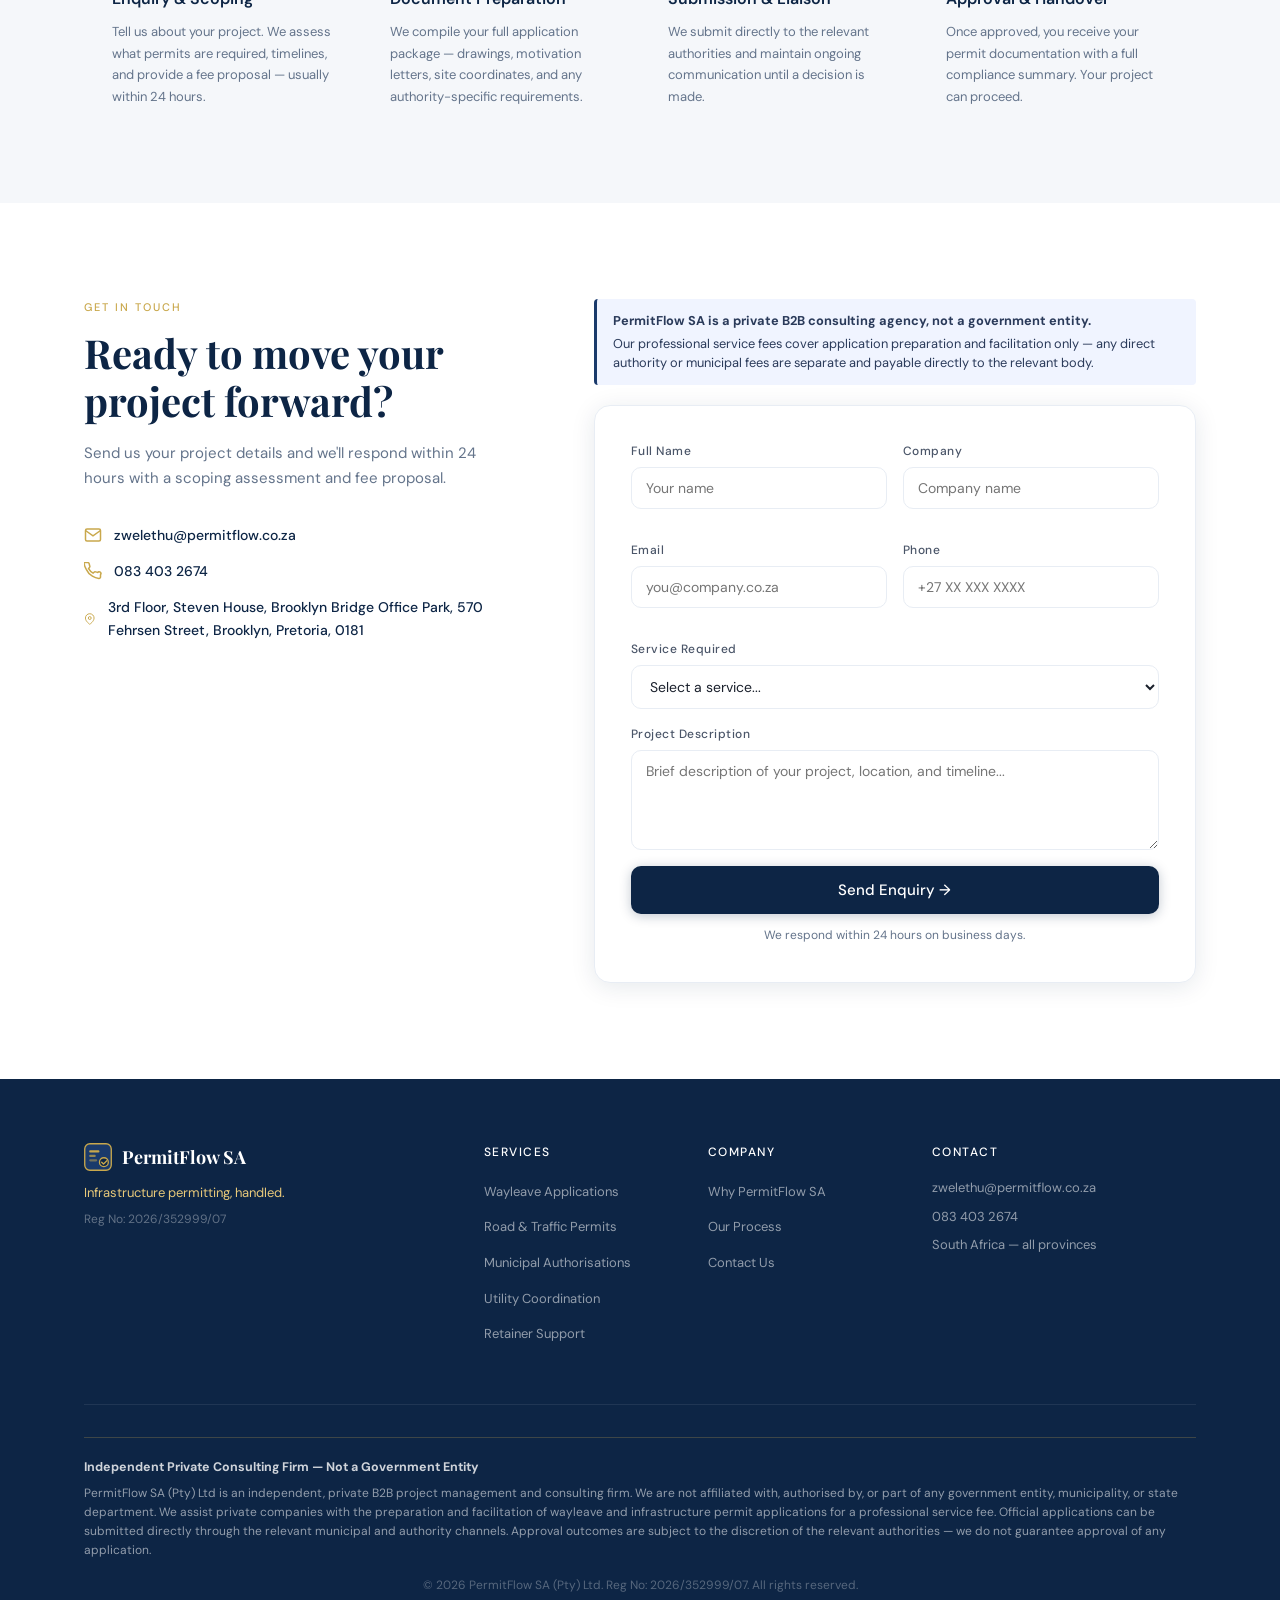
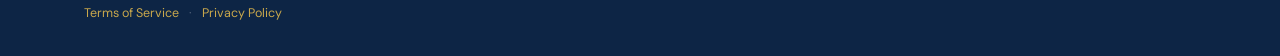
==== commit a9dfe5fb: "Add files via upload" ====
--- a/index.html
+++ b/index.html
@@ -15,6 +15,67 @@
   <link rel="preconnect" href="https://fonts.gstatic.com" crossorigin />
   <link href="https://fonts.googleapis.com/css2?family=Playfair+Display:wght@600;700;900&family=DM+Sans:wght@300;400;500&display=swap" rel="stylesheet" />
   <link rel="stylesheet" href="css/style.css" />
+  <style>
+    /* ── Anti-Impersonation Banner ── */
+    .disclaimer-banner {
+      background: #fff8e7;
+      border-bottom: 2px solid #C9A84C;
+      padding: 10px 24px;
+      display: flex;
+      align-items: flex-start;
+      gap: 10px;
+      font-size: 0.82rem;
+      color: #5a4a1a;
+      line-height: 1.5;
+    }
+    .disclaimer-banner .disclaimer-icon { font-size: 1rem; margin-top: 1px; flex-shrink: 0; }
+    .disclaimer-banner p { margin: 0; }
+    .disclaimer-banner strong { color: #3a2e00; }
+
+    /* ── Form Disclaimer ── */
+    .form-disclaimer {
+      background: #f0f4ff;
+      border-left: 3px solid #1A3A6B;
+      padding: 12px 16px;
+      border-radius: 4px;
+      font-size: 0.8rem;
+      color: #2a3a5a;
+      line-height: 1.5;
+      margin-bottom: 20px;
+    }
+    .form-disclaimer strong { display: block; margin-bottom: 4px; }
+
+    /* ── Footer Anti-Impersonation Block ── */
+    .footer-anti-impersonation {
+      border-top: 1px solid rgba(201,168,76,0.25);
+      padding: 20px 0 16px;
+      margin-top: 8px;
+      font-size: 0.75rem;
+      color: rgba(255,255,255,0.55);
+      line-height: 1.6;
+    }
+    .footer-anti-impersonation strong {
+      display: block;
+      color: rgba(255,255,255,0.8);
+      margin-bottom: 6px;
+      font-size: 0.78rem;
+    }
+
+    /* ── Footer Legal Links ── */
+    .footer-legal-links {
+      margin-top: 6px;
+      display: flex;
+      gap: 10px;
+      align-items: center;
+      font-size: 0.78rem;
+    }
+    .footer-legal-links a {
+      color: #C9A84C;
+      text-decoration: none;
+    }
+    .footer-legal-links a:hover { text-decoration: underline; }
+    .footer-legal-links span { color: rgba(255,255,255,0.3); }
+  </style>
 </head>
 <body>
 
@@ -45,17 +106,23 @@
     </nav>
   </header>
 
+  <!-- ═══ ANTI-IMPERSONATION BANNER ═══ -->
+  <div class="disclaimer-banner">
+    <span class="disclaimer-icon">ℹ️</span>
+    <p><strong>PermitFlow SA is a private B2B consulting agency, not a government entity.</strong> We charge a professional service fee for application preparation and project facilitation — separate from any direct municipal or authority fees.</p>
+  </div>
+
   <!-- ═══ HERO ═══ -->
   <section class="hero">
     <div class="hero-bg-pattern"></div>
     <div class="hero-content">
-      <p class="hero-eyebrow">South Africa's Infrastructure Permitting Specialists</p>
+      <p class="hero-eyebrow">South Africa's B2B Infrastructure Permitting Consultants</p>
       <h1 class="hero-title">
         Permits handled.<br />
         <span class="hero-title-accent">Projects delivered.</span>
       </h1>
       <p class="hero-subtitle">
-        Wayleaves, road permits, utility approvals, and municipal authorisations — we navigate South Africa's regulatory landscape so your infrastructure projects move forward without delay.
+        Wayleaves, road permits, utility approvals, and municipal authorisations — our B2B consulting team prepares and facilitates your infrastructure applications so your projects move forward without delay. We handle the paperwork. You deliver the project.
       </p>
       <div class="hero-actions">
         <a href="#contact" class="btn btn-primary">Start Your Application</a>
@@ -123,7 +190,7 @@
       <div class="section-header">
         <p class="section-eyebrow">What we do</p>
         <h2 class="section-title">End-to-end permit management</h2>
-        <p class="section-sub">From first submission to final approval — we own the entire process on your behalf.</p>
+        <p class="section-sub">From first submission to final approval — our consulting team manages the entire application process on your behalf. You focus on delivery; we handle compliance.</p>
       </div>
       <div class="services-grid">
 
@@ -277,10 +344,17 @@
               <svg width="18" height="18" viewBox="0 0 24 24" fill="none"><path d="M22 16.92v3a2 2 0 01-2.18 2 19.79 19.79 0 01-8.63-3.07A19.5 19.5 0 013.07 9.8a19.79 19.79 0 01-3.07-8.68A2 2 0 012 .82h3a2 2 0 012 1.72c.127.96.361 1.903.7 2.81a2 2 0 01-.45 2.11L6.09 8.91a16 16 0 006 6l1.27-1.27a2 2 0 012.11-.45c.907.339 1.85.573 2.81.7A2 2 0 0122 16.92z" stroke="#C9A84C" stroke-width="2"/></svg>
               083 403 2674
             </a>
+            <div class="contact-detail">
+              <svg width="18" height="18" viewBox="0 0 24 24" fill="none"><path d="M21 10c0 7-9 13-9 13s-9-6-9-13a9 9 0 0118 0z" stroke="#C9A84C" stroke-width="2"/><circle cx="12" cy="10" r="3" stroke="#C9A84C" stroke-width="2"/></svg>
+              3rd Floor, Steven House, Brooklyn Bridge Office Park, 570 Fehrsen Street, Brooklyn, Pretoria, 0181
+            </div>
           </div>
         </div>
         <div class="contact-right">
-          <form class="contact-form" action="https://formspree.io/f/zwelethu@permitflow.co.za" method="POST">
+          <div class="form-disclaimer">
+            <strong>PermitFlow SA is a private B2B consulting agency, not a government entity.</strong> Our professional service fees cover application preparation and facilitation only — any direct authority or municipal fees are separate and payable directly to the relevant body.
+          </div>
+          <form class="contact-form" action="https://formspree.io/f/xykoplrv" method="POST">
             <div class="form-row">
               <div class="form-group">
                 <label for="name">Full Name</label>
@@ -370,9 +444,17 @@
           <p>South Africa — all provinces</p>
         </div>
       </div>
+      <div class="footer-anti-impersonation">
+        <p><strong>Independent Private Consulting Firm — Not a Government Entity</strong></p>
+        <p>PermitFlow SA (Pty) Ltd is an independent, private B2B project management and consulting firm. We are not affiliated with, authorised by, or part of any government entity, municipality, or state department. We assist private companies with the preparation and facilitation of wayleave and infrastructure permit applications for a professional service fee. Official applications can be submitted directly through the relevant municipal and authority channels. Approval outcomes are subject to the discretion of the relevant authorities — we do not guarantee approval of any application.</p>
+      </div>
       <div class="footer-bottom">
-        <p>© 2026 Wayleave and Permits (Pty) Ltd t/a PermitFlow SA. Reg No: 2026/352999/07. All rights reserved.</p>
-        <p class="footer-disclaimer">PermitFlow SA acts as a permitting consultant and facilitator. Approval outcomes are subject to the discretion of the relevant authorities. We do not guarantee approval of any application.</p>
+        <p>© 2026 PermitFlow SA (Pty) Ltd. Reg No: 2026/352999/07. All rights reserved.</p>
+        <div class="footer-legal-links">
+          <a href="terms.html">Terms of Service</a>
+          <span>·</span>
+          <a href="privacy.html">Privacy Policy</a>
+        </div>
       </div>
     </div>
   </footer>
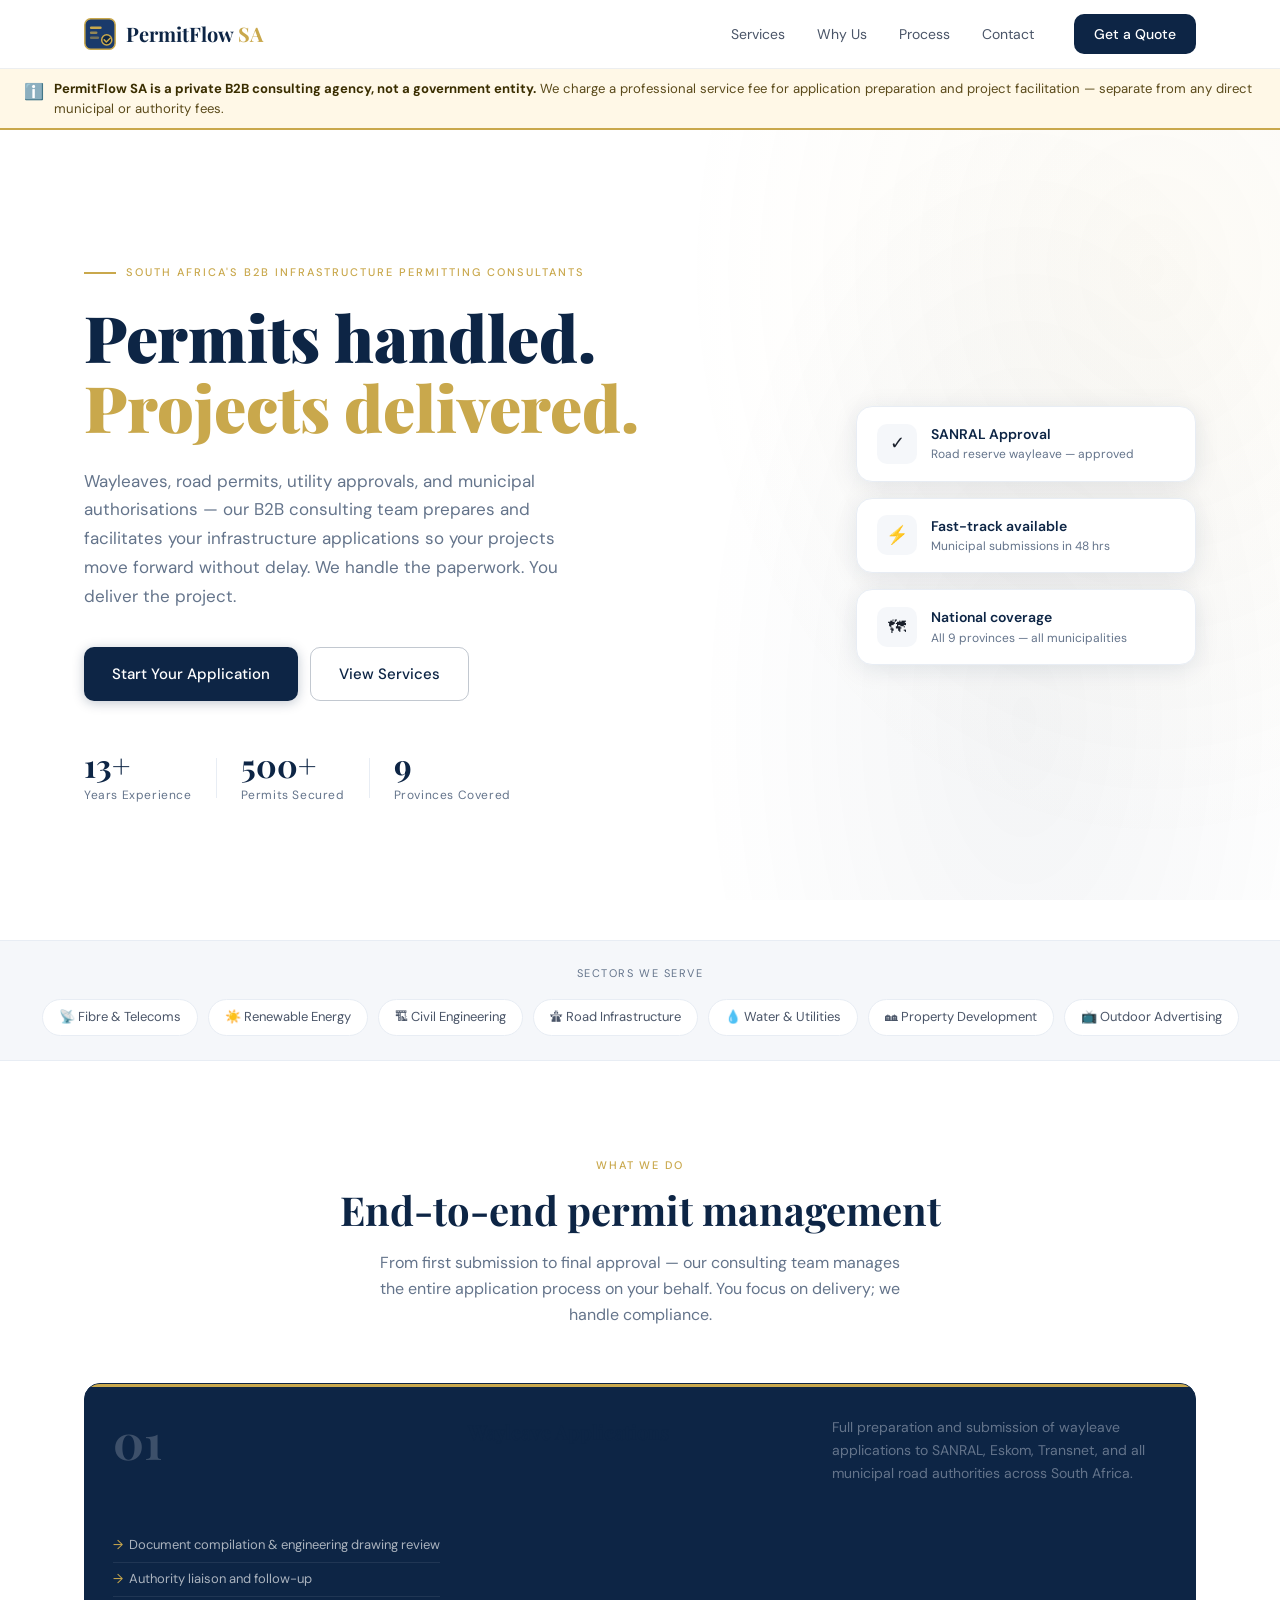
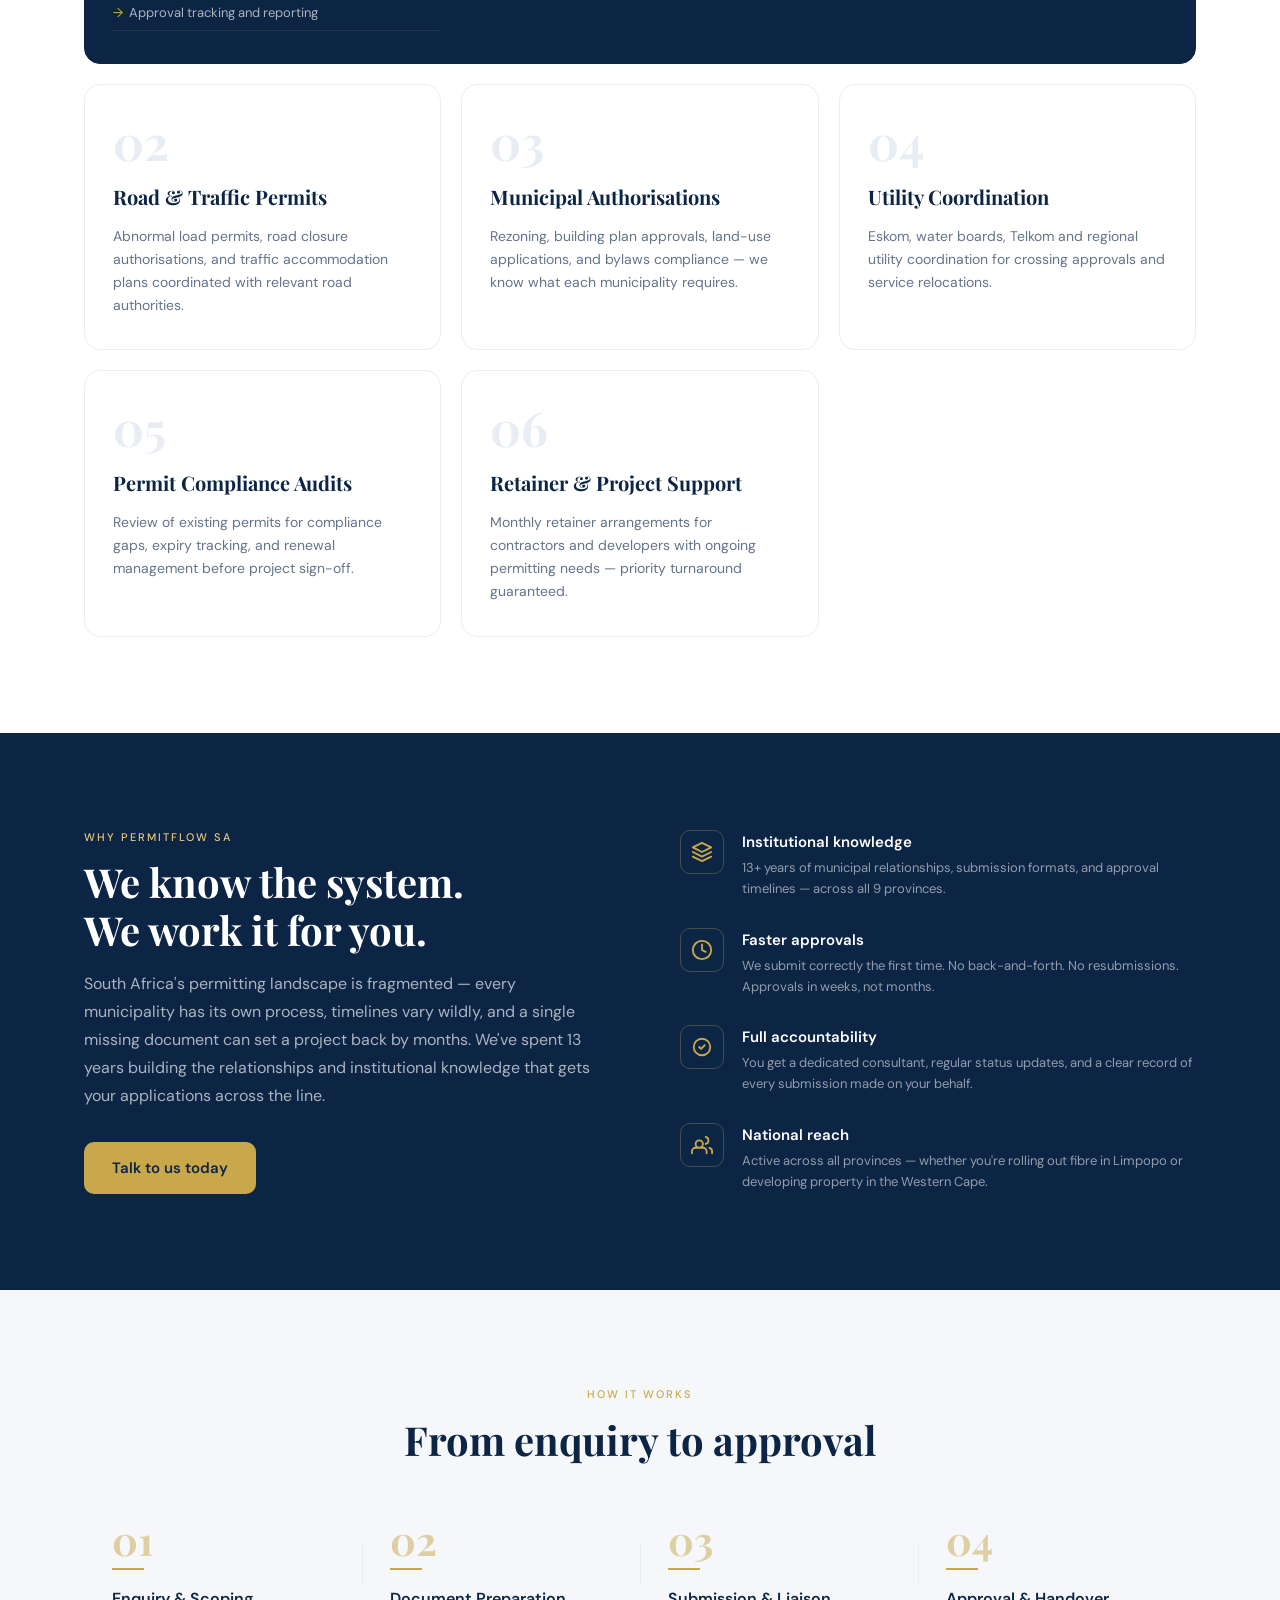
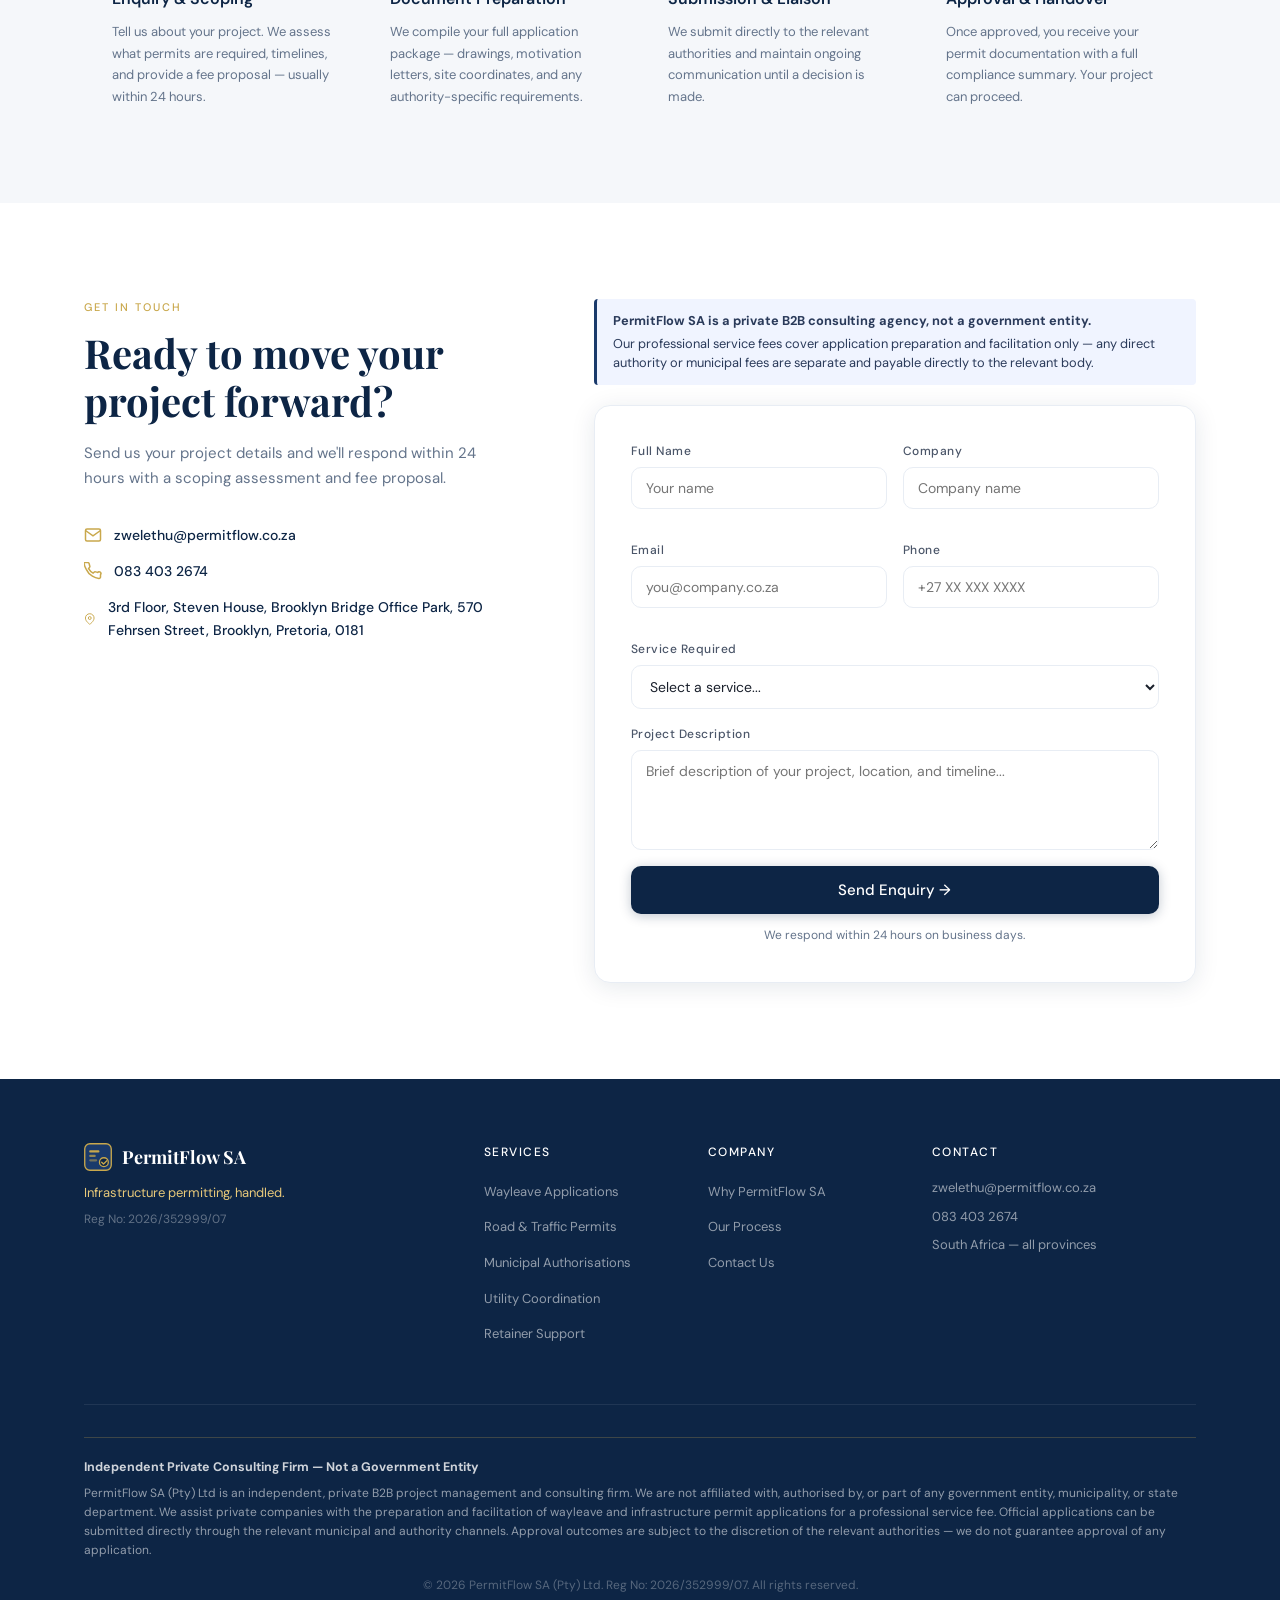
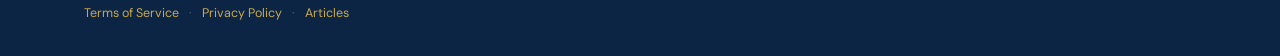
==== commit c75e68a0: "Add files via upload" ====
--- a/index.html
+++ b/index.html
@@ -454,6 +454,8 @@
           <a href="terms.html">Terms of Service</a>
           <span>·</span>
           <a href="privacy.html">Privacy Policy</a>
+          <span>·</span>
+          <a href="articles.html">Articles</a>
         </div>
       </div>
     </div>
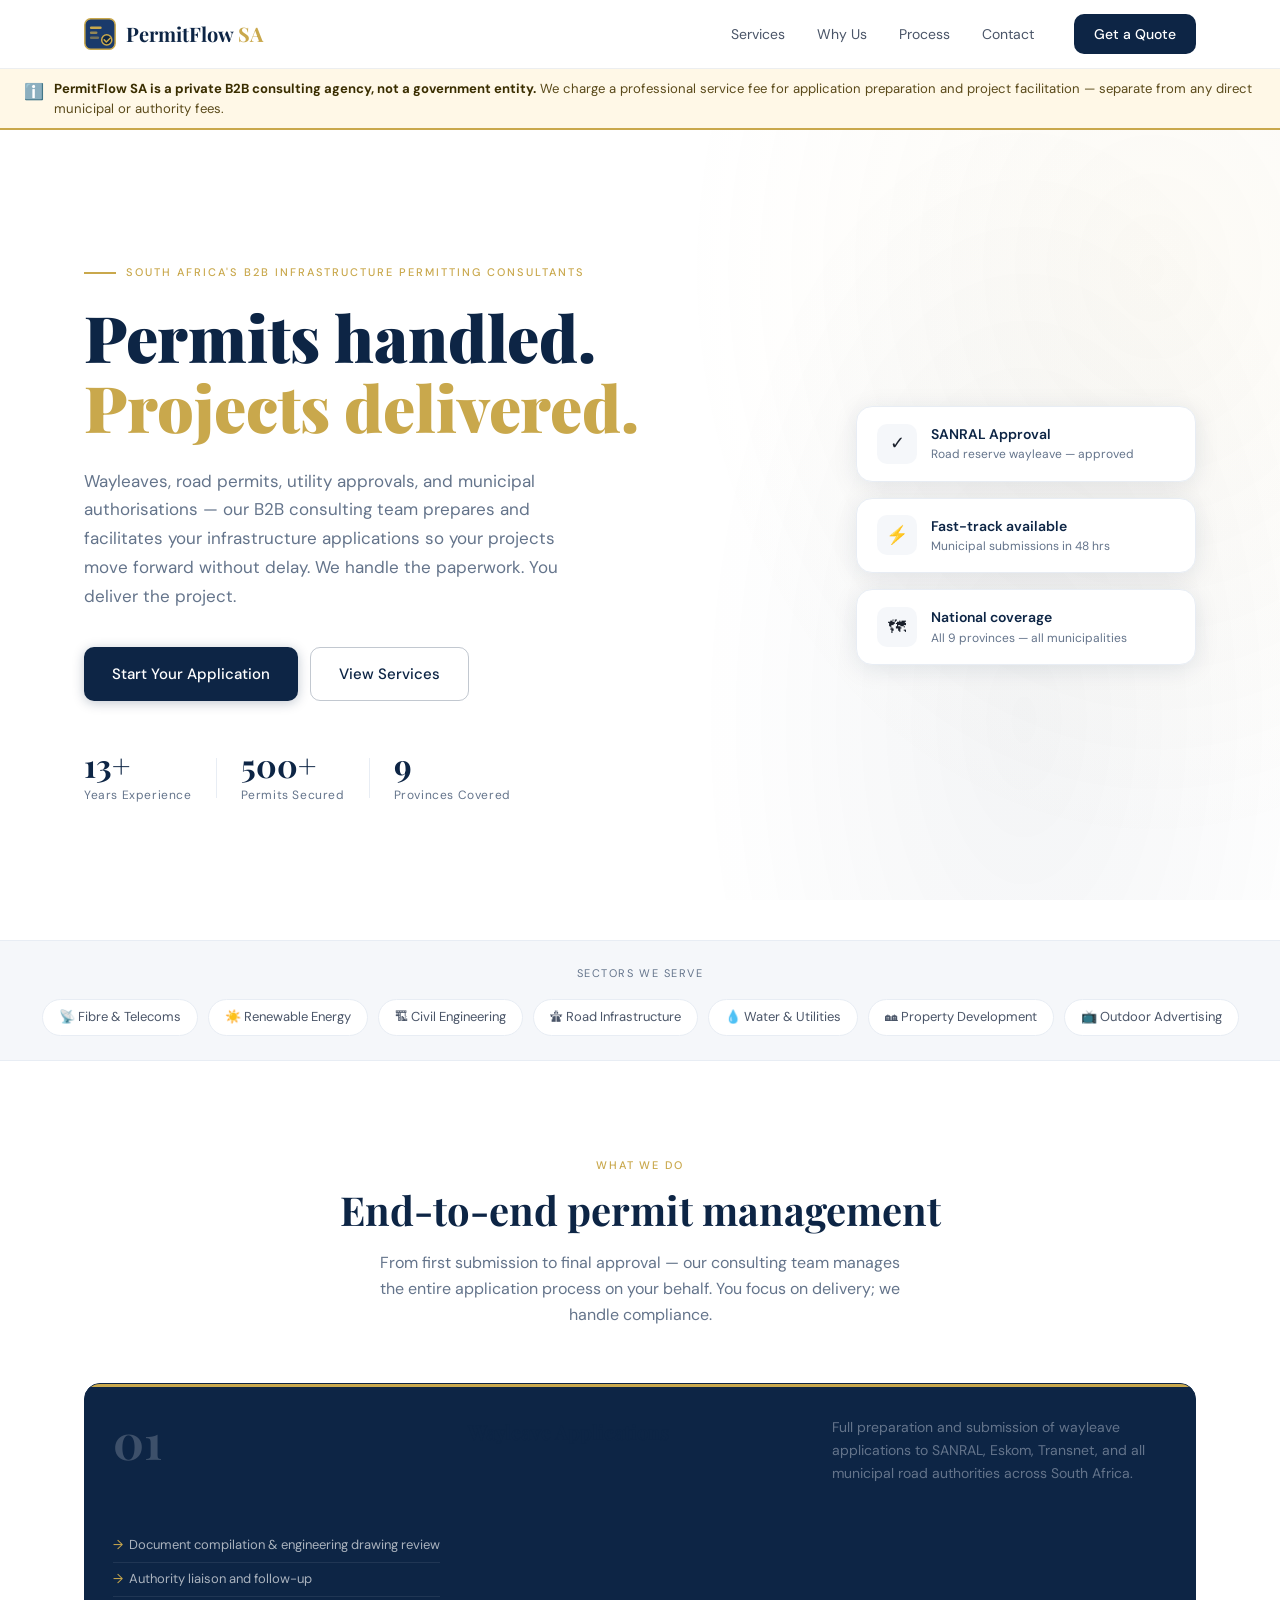
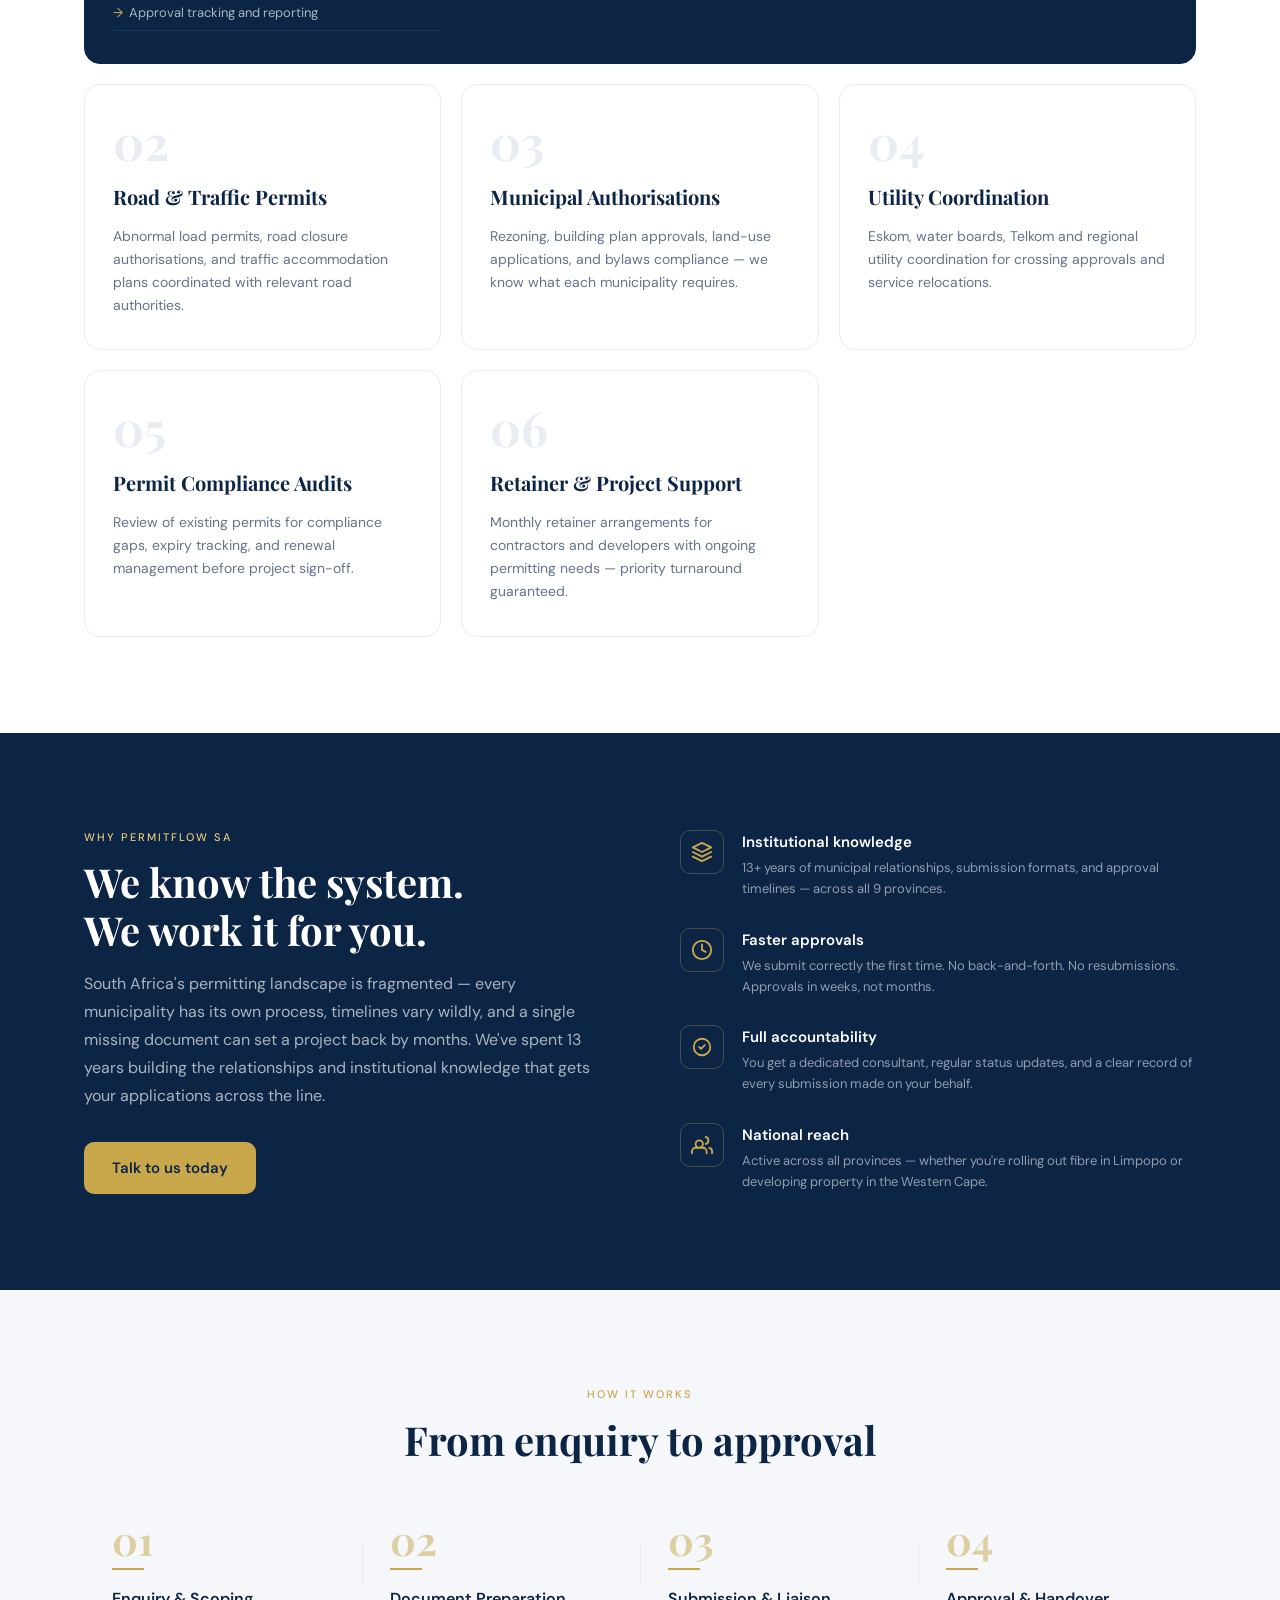
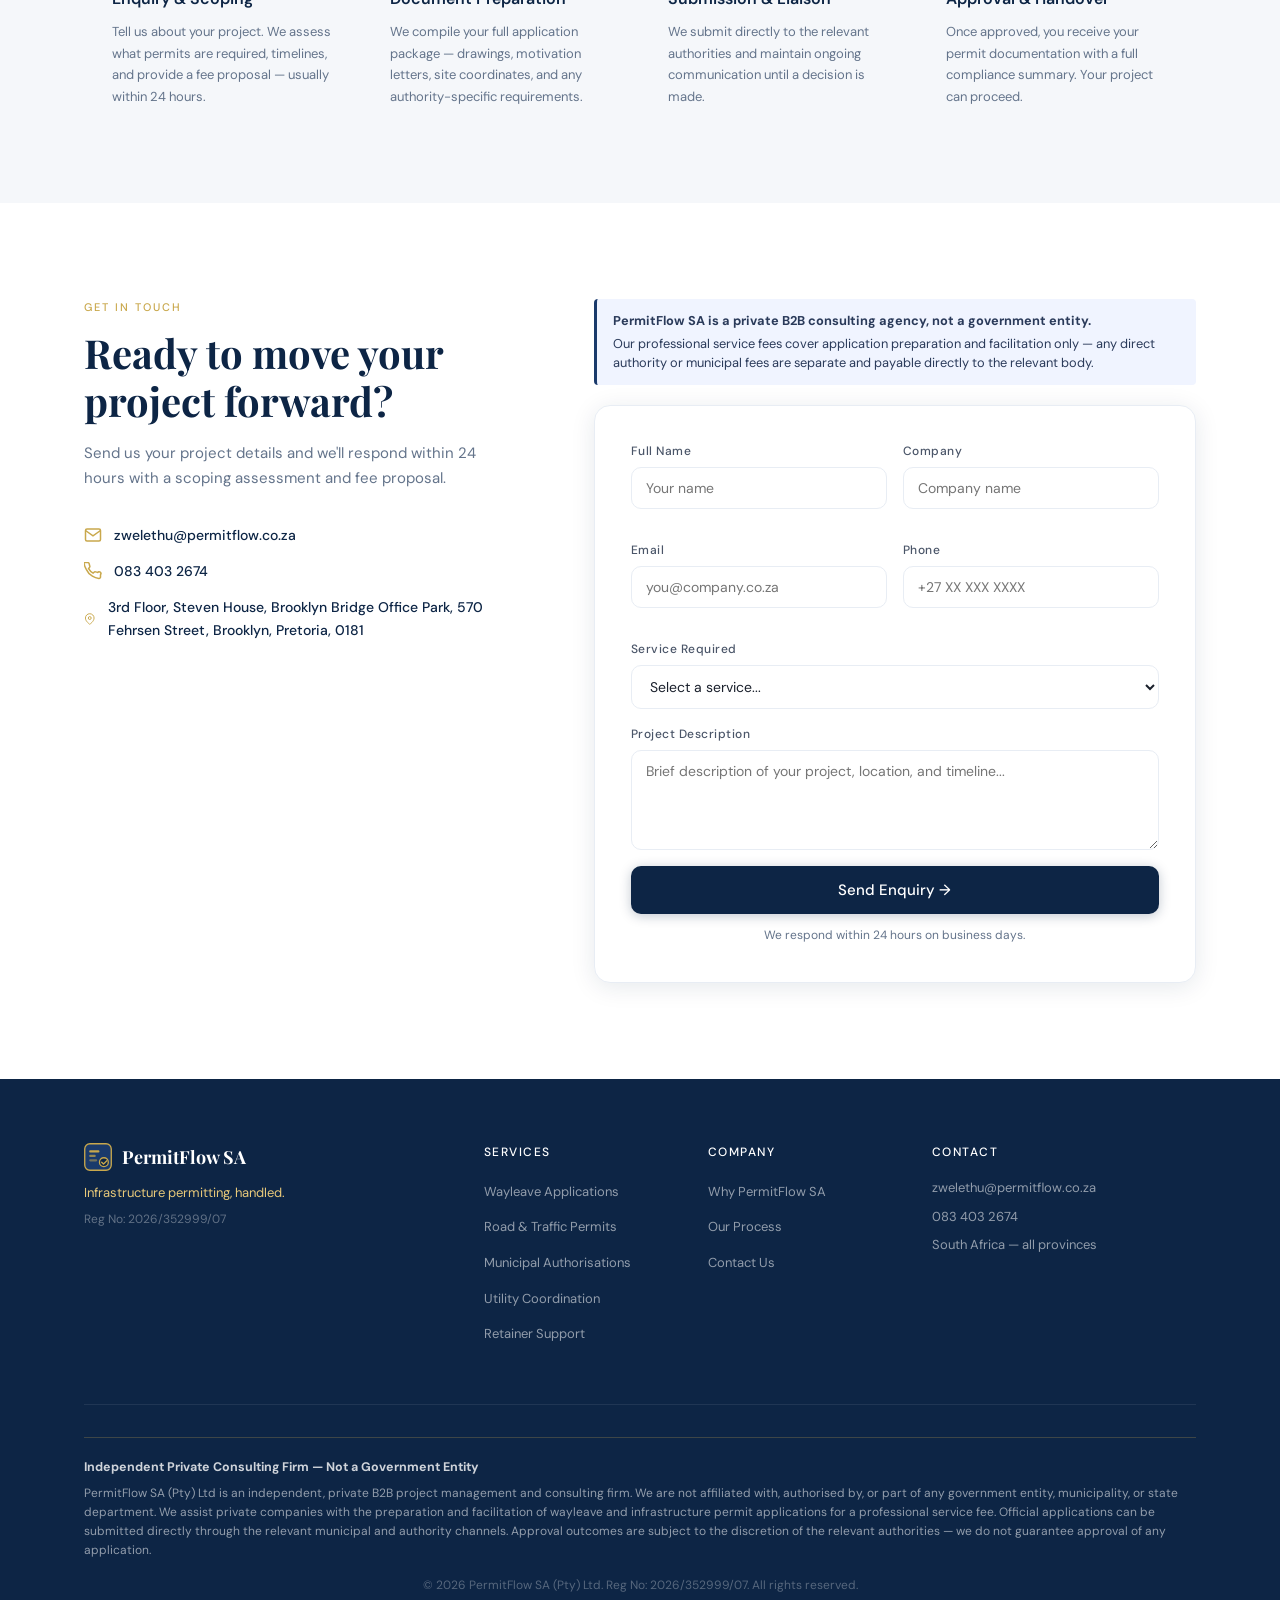
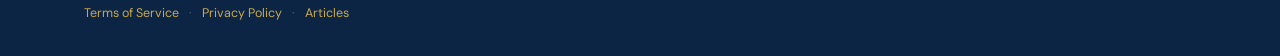
==== commit a6024307: "Add files via upload" ====
--- a/index.html
+++ b/index.html
@@ -76,6 +76,14 @@
     .footer-legal-links a:hover { text-decoration: underline; }
     .footer-legal-links span { color: rgba(255,255,255,0.3); }
   </style>
+  <!-- Google Ads Conversion Tracking — replace AW-XXXXXXXXX with your actual Conversion ID from Tools & Settings > Conversions -->
+  <script async src="https://www.googletagmanager.com/gtag/js?id=AW-18384530725"></script>
+  <script>
+    window.dataLayer = window.dataLayer || [];
+    function gtag(){dataLayer.push(arguments);}
+    gtag('js', new Date());
+    gtag('config', 'AW-18384530725');
+  </script>
 </head>
 <body>
 
@@ -354,7 +362,7 @@
           <div class="form-disclaimer">
             <strong>PermitFlow SA is a private B2B consulting agency, not a government entity.</strong> Our professional service fees cover application preparation and facilitation only — any direct authority or municipal fees are separate and payable directly to the relevant body.
           </div>
-          <form class="contact-form" action="https://formspree.io/f/xykoplrv" method="POST">
+          <form class="contact-form" id="contactForm" action="https://formspree.io/f/xykoplrv" method="POST">
             <div class="form-row">
               <div class="form-group">
                 <label for="name">Full Name</label>
@@ -392,9 +400,42 @@
               <label for="message">Project Description</label>
               <textarea id="message" name="message" rows="4" placeholder="Brief description of your project, location, and timeline..." required></textarea>
             </div>
-            <button type="submit" class="btn btn-primary btn-full">Send Enquiry →</button>
-            <p class="form-note">We respond within 24 hours on business days.</p>
+            <button type="submit" class="btn btn-primary btn-full" id="contactSubmitBtn">Send Enquiry →</button>
+            <p class="form-note" id="contactFormNote">We respond within 24 hours on business days.</p>
           </form>
+          <script>
+            document.getElementById('contactForm').addEventListener('submit', function (e) {
+              e.preventDefault();
+              const form = e.target;
+              const btn = document.getElementById('contactSubmitBtn');
+              const note = document.getElementById('contactFormNote');
+              btn.disabled = true;
+              btn.textContent = 'Sending…';
+              fetch(form.action, {
+                method: 'POST',
+                body: new FormData(form),
+                headers: { 'Accept': 'application/json' }
+              }).then(function (response) {
+                if (response.ok) {
+                  // Fire Google Ads conversion — replace AW-XXXXXXXXX/XXXXXXXXXXX with your Conversion ID/Label
+                  if (typeof gtag === 'function') {
+                    gtag('event', 'conversion', { 'send_to': 'AW-18384530725/REPLACE_WITH_LABEL' });
+                  }
+                  form.style.display = 'none';
+                  note.textContent = 'Thanks — your enquiry has been received. We\'ll respond within 24 hours on business days.';
+                  note.style.fontWeight = '600';
+                } else {
+                  btn.disabled = false;
+                  btn.textContent = 'Send Enquiry →';
+                  note.textContent = 'Something went wrong — please email zwelethu@permitflow.co.za directly.';
+                }
+              }).catch(function () {
+                btn.disabled = false;
+                btn.textContent = 'Send Enquiry →';
+                note.textContent = 'Something went wrong — please email zwelethu@permitflow.co.za directly.';
+              });
+            });
+          </script>
         </div>
       </div>
     </div>
